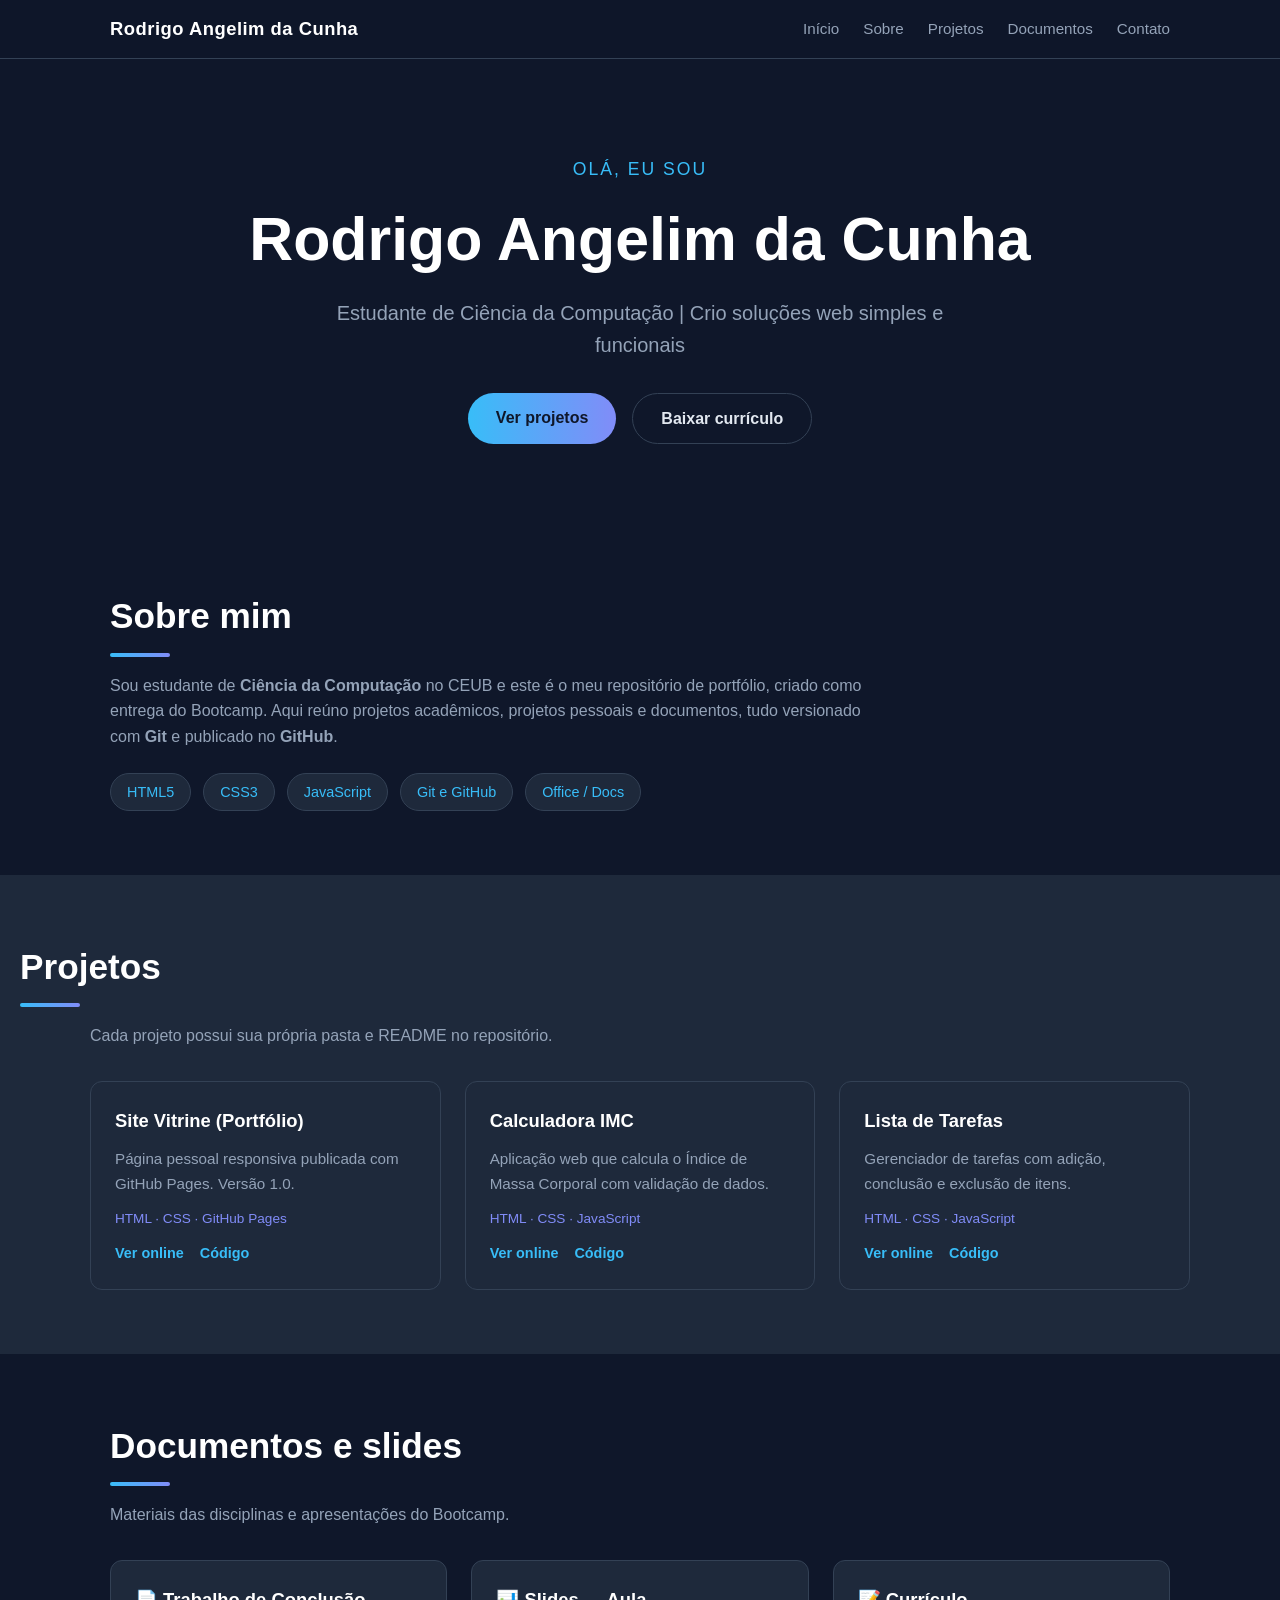
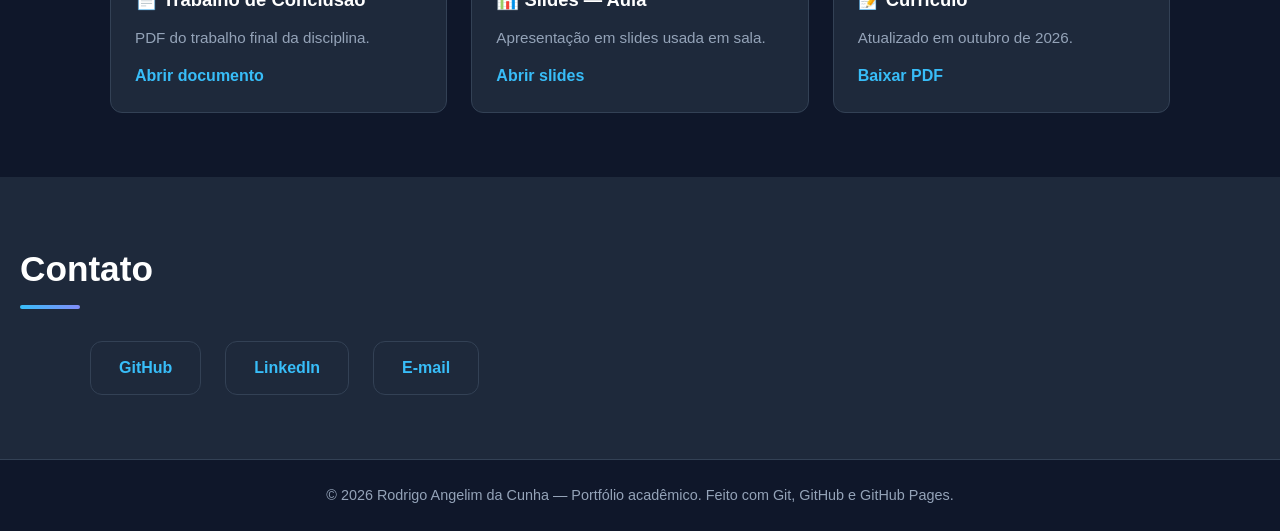
==== index.html @ 7250a88f "feat: cria estrutura inicial do repositório de portfólio" ====
<!DOCTYPE html>
<html lang="pt-BR">
<head>
  <meta charset="UTF-8">
  <meta name="viewport" content="width=device-width, initial-scale=1.0">
  <meta name="description" content="Portfólio de Rodrigo Angelim da Cunha — projetos acadêmicos e pessoais.">
  <title>Rodrigo Angelim da Cunha | Portfólio</title>
  <link rel="stylesheet" href="style.css">
</head>
<body>

  <header class="topo">
    <nav class="nav">
      <a class="marca" href="#inicio">Rodrigo Angelim da Cunha</a>
      <button class="menu-btn" id="menuBtn" aria-label="Abrir menu">☰</button>
      <ul class="menu" id="menu">
        <li><a href="#inicio">Início</a></li>
        <li><a href="#sobre">Sobre</a></li>
        <li><a href="#projetos">Projetos</a></li>
        <li><a href="#documentos">Documentos</a></li>
        <li><a href="#contato">Contato</a></li>
      </ul>
    </nav>
  </header>

  <main>

    <section class="hero" id="inicio">
      <p class="saudacao">Olá, eu sou</p>
      <h1>Rodrigo Angelim da Cunha</h1>
      <p class="subtitulo">Estudante de Ciência da Computação | Crio soluções web simples e funcionais</p>
      <div class="hero-botoes">
        <a class="btn btn-primario" href="#projetos">Ver projetos</a>
        <a class="btn btn-secundario" href="docs/curriculo.pdf" target="_blank">Baixar currículo</a>
      </div>
    </section>

    <section class="secao" id="sobre">
      <h2>Sobre mim</h2>
      <div class="sobre-conteudo">
        <p>
          Sou estudante de <strong>Ciência da Computação</strong> no CEUB e este é o meu
          repositório de portfólio, criado como entrega do Bootcamp.
          Aqui reúno projetos acadêmicos, projetos pessoais e documentos,
          tudo versionado com <strong>Git</strong> e publicado no <strong>GitHub</strong>.
        </p>
        <ul class="habilidades">
          <li>HTML5</li>
          <li>CSS3</li>
          <li>JavaScript</li>
          <li>Git e GitHub</li>
          <li>Office / Docs</li>
        </ul>
      </div>
    </section>

    <section class="secao secao-clara" id="projetos">
      <h2>Projetos</h2>
      <p class="secao-desc">Cada projeto possui sua própria pasta e README no repositório.</p>
      <div class="grade">

        <article class="card">
          <h3>Site Vitrine (Portfólio)</h3>
          <p>Página pessoal responsiva publicada com GitHub Pages. Versão 1.0.</p>
          <p class="tech">HTML · CSS · GitHub Pages</p>
          <div class="card-links">
            <a href="#inicio">Ver online</a>
            <a href="https://github.com/rodrigoangel1im/meu-portifolio/tree/main/projetos/site-vitrine" target="_blank">Código</a>
          </div>
        </article>

        <article class="card">
          <h3>Calculadora IMC</h3>
          <p>Aplicação web que calcula o Índice de Massa Corporal com validação de dados.</p>
          <p class="tech">HTML · CSS · JavaScript</p>
          <div class="card-links">
            <a href="projetos/calculadora-imc/index.html" target="_blank">Ver online</a>
            <a href="https://github.com/rodrigoangel1im/meu-portifolio/tree/main/projetos/calculadora-imc" target="_blank">Código</a>
          </div>
        </article>

        <article class="card">
          <h3>Lista de Tarefas</h3>
          <p>Gerenciador de tarefas com adição, conclusão e exclusão de itens.</p>
          <p class="tech">HTML · CSS · JavaScript</p>
          <div class="card-links">
            <a href="projetos/lista-de-tarefas/index.html" target="_blank">Ver online</a>
            <a href="https://github.com/rodrigoangel1im/meu-portifolio/tree/main/projetos/lista-de-tarefas" target="_blank">Código</a>
          </div>
        </article>

      </div>
    </section>

    <section class="secao" id="documentos">
      <h2>Documentos e slides</h2>
      <p class="secao-desc">Materiais das disciplinas e apresentações do Bootcamp.</p>
      <div class="grade">

        <article class="card card-doc">
          <h3>📄 Trabalho de Conclusão</h3>
          <p>PDF do trabalho final da disciplina.</p>
          <a href="docs/trabalho-final.pdf" target="_blank">Abrir documento</a>
        </article>

        <article class="card card-doc">
          <h3>📊 Slides — Aula</h3>
          <p>Apresentação em slides usada em sala.</p>
          <a href="docs/slides-aula.pdf" target="_blank">Abrir slides</a>
        </article>

        <article class="card card-doc">
          <h3>📝 Currículo</h3>
          <p>Atualizado em outubro de 2026.</p>
          <a href="docs/curriculo.pdf" target="_blank">Baixar PDF</a>
        </article>

      </div>
    </section>

    <section class="secao secao-clara" id="contato">
      <h2>Contato</h2>
      <div class="contato-links">
        <a href="https://github.com/rodrigoangel1im" target="_blank">GitHub</a>
        <a href="https://www.linkedin.com/in/rodrigo-angelim-45a137246" target="_blank">LinkedIn</a>
        <a href="mailto:angelimrodrigo@outlook.com">E-mail</a>
      </div>
    </section>

  </main>

  <footer class="rodape">
    <p>© 2026 Rodrigo Angelim da Cunha — Portfólio acadêmico. Feito com Git, GitHub e GitHub Pages.</p>
  </footer>

  <script>
    document.getElementById('menuBtn').addEventListener('click', function () {
      document.getElementById('menu').classList.toggle('aberto');
    });
    document.querySelectorAll('.menu a').forEach(function (link) {
      link.addEventListener('click', function () {
        document.getElementById('menu').classList.remove('aberto');
      });
    });
  </script>

</body>
</html>
---- style.css ----
/* ============================================
   Portfólio — Rodrigo Angelim da Cunha
   Estilo responsivo e visual profissional
   ============================================ */

:root {
  --cor-fundo: #0f172a;
  --cor-fundo-claro: #1e293b;
  --cor-card: #1e293b;
  --cor-card-borda: #334155;
  --cor-primaria: #38bdf8;
  --cor-secundaria: #818cf8;
  --cor-texto: #e2e8f0;
  --cor-texto-suave: #94a3b8;
  --cor-clara: #f1f5f9;
  --largura: 1100px;
  --raio: 12px;
}

* {
  margin: 0;
  padding: 0;
  box-sizing: border-box;
}

html {
  scroll-behavior: smooth;
}

body {
  font-family: "Segoe UI", Tahoma, Geneva, Verdana, sans-serif;
  background-color: var(--cor-fundo);
  color: var(--cor-texto);
  line-height: 1.6;
}

a {
  color: var(--cor-primaria);
  text-decoration: none;
}

img {
  max-width: 100%;
}

/* ---------- Navegação ---------- */

.topo {
  position: sticky;
  top: 0;
  z-index: 100;
  background-color: rgba(15, 23, 42, 0.95);
  border-bottom: 1px solid var(--cor-card-borda);
  backdrop-filter: blur(6px);
}

.nav {
  max-width: var(--largura);
  margin: 0 auto;
  padding: 0.9rem 1.25rem;
  display: flex;
  align-items: center;
  justify-content: space-between;
}

.marca {
  font-size: 1.15rem;
  font-weight: 700;
  color: #fff;
  letter-spacing: 0.5px;
}

.menu {
  display: flex;
  gap: 1.5rem;
  list-style: none;
}

.menu a {
  color: var(--cor-texto-suave);
  font-size: 0.95rem;
  transition: color 0.2s;
}

.menu a:hover {
  color: var(--cor-primaria);
}

.menu-btn {
  display: none;
  background: none;
  border: 1px solid var(--cor-card-borda);
  color: var(--cor-texto);
  font-size: 1.3rem;
  border-radius: 6px;
  padding: 0.2rem 0.6rem;
  cursor: pointer;
}

/* ---------- Hero ---------- */

.hero {
  max-width: var(--largura);
  margin: 0 auto;
  padding: 6rem 1.25rem 5rem;
  text-align: center;
}

.saudacao {
  color: var(--cor-primaria);
  font-size: 1.1rem;
  letter-spacing: 2px;
  text-transform: uppercase;
}

.hero h1 {
  font-size: clamp(2.2rem, 6vw, 3.8rem);
  margin: 0.5rem 0;
  color: #fff;
}

.subtitulo {
  color: var(--cor-texto-suave);
  font-size: clamp(1rem, 2.5vw, 1.25rem);
  max-width: 640px;
  margin: 0 auto;
}

.hero-botoes {
  margin-top: 2rem;
  display: flex;
  gap: 1rem;
  justify-content: center;
  flex-wrap: wrap;
}

.btn {
  display: inline-block;
  padding: 0.75rem 1.75rem;
  border-radius: 999px;
  font-weight: 600;
  transition: transform 0.2s, opacity 0.2s;
}

.btn:hover {
  transform: translateY(-3px);
}

.btn-primario {
  background: linear-gradient(90deg, var(--cor-primaria), var(--cor-secundaria));
  color: #0f172a;
}

.btn-secundario {
  border: 1px solid var(--cor-card-borda);
  color: var(--cor-texto);
}

/* ---------- Seções ---------- */

.secao {
  max-width: var(--largura);
  margin: 0 auto;
  padding: 4rem 1.25rem;
}

.secao-clara {
  max-width: none;
  background-color: var(--cor-fundo-claro);
}

.secao-clara > * {
  max-width: var(--largura);
  margin-left: auto;
  margin-right: auto;
}

.secao h2 {
  font-size: clamp(1.6rem, 4vw, 2.2rem);
  color: #fff;
  margin-bottom: 1rem;
  position: relative;
  display: inline-block;
}

.secao h2::after {
  content: "";
  display: block;
  width: 60px;
  height: 4px;
  margin-top: 0.5rem;
  border-radius: 2px;
  background: linear-gradient(90deg, var(--cor-primaria), var(--cor-secundaria));
}

.secao-desc {
  color: var(--cor-texto-suave);
  margin-bottom: 2rem;
}

.sobre-conteudo p {
  color: var(--cor-texto-suave);
  max-width: 760px;
  margin-bottom: 1.5rem;
}

.habilidades {
  list-style: none;
  display: flex;
  flex-wrap: wrap;
  gap: 0.75rem;
}

.habilidades li {
  background-color: var(--cor-card);
  border: 1px solid var(--cor-card-borda);
  padding: 0.4rem 1rem;
  border-radius: 999px;
  font-size: 0.9rem;
  color: var(--cor-primaria);
}

/* ---------- Grade e cards ---------- */

.grade {
  display: grid;
  grid-template-columns: repeat(auto-fit, minmax(270px, 1fr));
  gap: 1.5rem;
  margin-top: 1rem;
}

.card {
  background-color: var(--cor-card);
  border: 1px solid var(--cor-card-borda);
  border-radius: var(--raio);
  padding: 1.5rem;
  display: flex;
  flex-direction: column;
  gap: 0.75rem;
  transition: transform 0.2s, border-color 0.2s;
}

.card:hover {
  transform: translateY(-6px);
  border-color: var(--cor-primaria);
}

.card h3 {
  color: #fff;
  font-size: 1.15rem;
}

.card p {
  color: var(--cor-texto-suave);
  font-size: 0.95rem;
}

.tech {
  font-size: 0.85rem !important;
  color: var(--cor-secundaria) !important;
}

.card-links {
  margin-top: auto;
  display: flex;
  gap: 1rem;
  font-weight: 600;
  font-size: 0.9rem;
}

.card-doc a {
  margin-top: auto;
  font-weight: 600;
}

/* ---------- Contato ---------- */

.contato-links {
  display: flex;
  flex-wrap: wrap;
  gap: 1.5rem;
  margin-top: 1rem;
}

.contato-links a {
  background-color: var(--cor-card);
  border: 1px solid var(--cor-card-borda);
  padding: 0.8rem 1.75rem;
  border-radius: var(--raio);
  font-weight: 600;
  transition: transform 0.2s, border-color 0.2s;
}

.contato-links a:hover {
  transform: translateY(-4px);
  border-color: var(--cor-primaria);
}

/* ---------- Rodapé ---------- */

.rodape {
  border-top: 1px solid var(--cor-card-borda);
  padding: 1.5rem;
  text-align: center;
  color: var(--cor-texto-suave);
  font-size: 0.9rem;
}

/* ========== Responsividade ========== */

@media (max-width: 768px) {
  .menu-btn {
    display: block;
  }

  .menu {
    display: none;
    position: absolute;
    top: 100%;
    left: 0;
    right: 0;
    flex-direction: column;
    gap: 0;
    background-color: var(--cor-fundo-claro);
    border-bottom: 1px solid var(--cor-card-borda);
  }

  .menu.aberto {
    display: flex;
  }

  .menu li {
    padding: 0.9rem 1.25rem;
    border-top: 1px solid var(--cor-card-borda);
  }

  .hero {
    padding: 4rem 1.25rem 3rem;
  }

  .secao {
    padding: 3rem 1.25rem;
  }
}

@media (max-width: 480px) {
  .hero-botoes {
    flex-direction: column;
    align-items: center;
  }

  .btn {
    width: 100%;
    max-width: 280px;
    text-align: center;
  }

  .card-links {
    flex-direction: column;
    gap: 0.5rem;
  }

  .contato-links {
    flex-direction: column;
  }

  .contato-links a {
    text-align: center;
  }
}
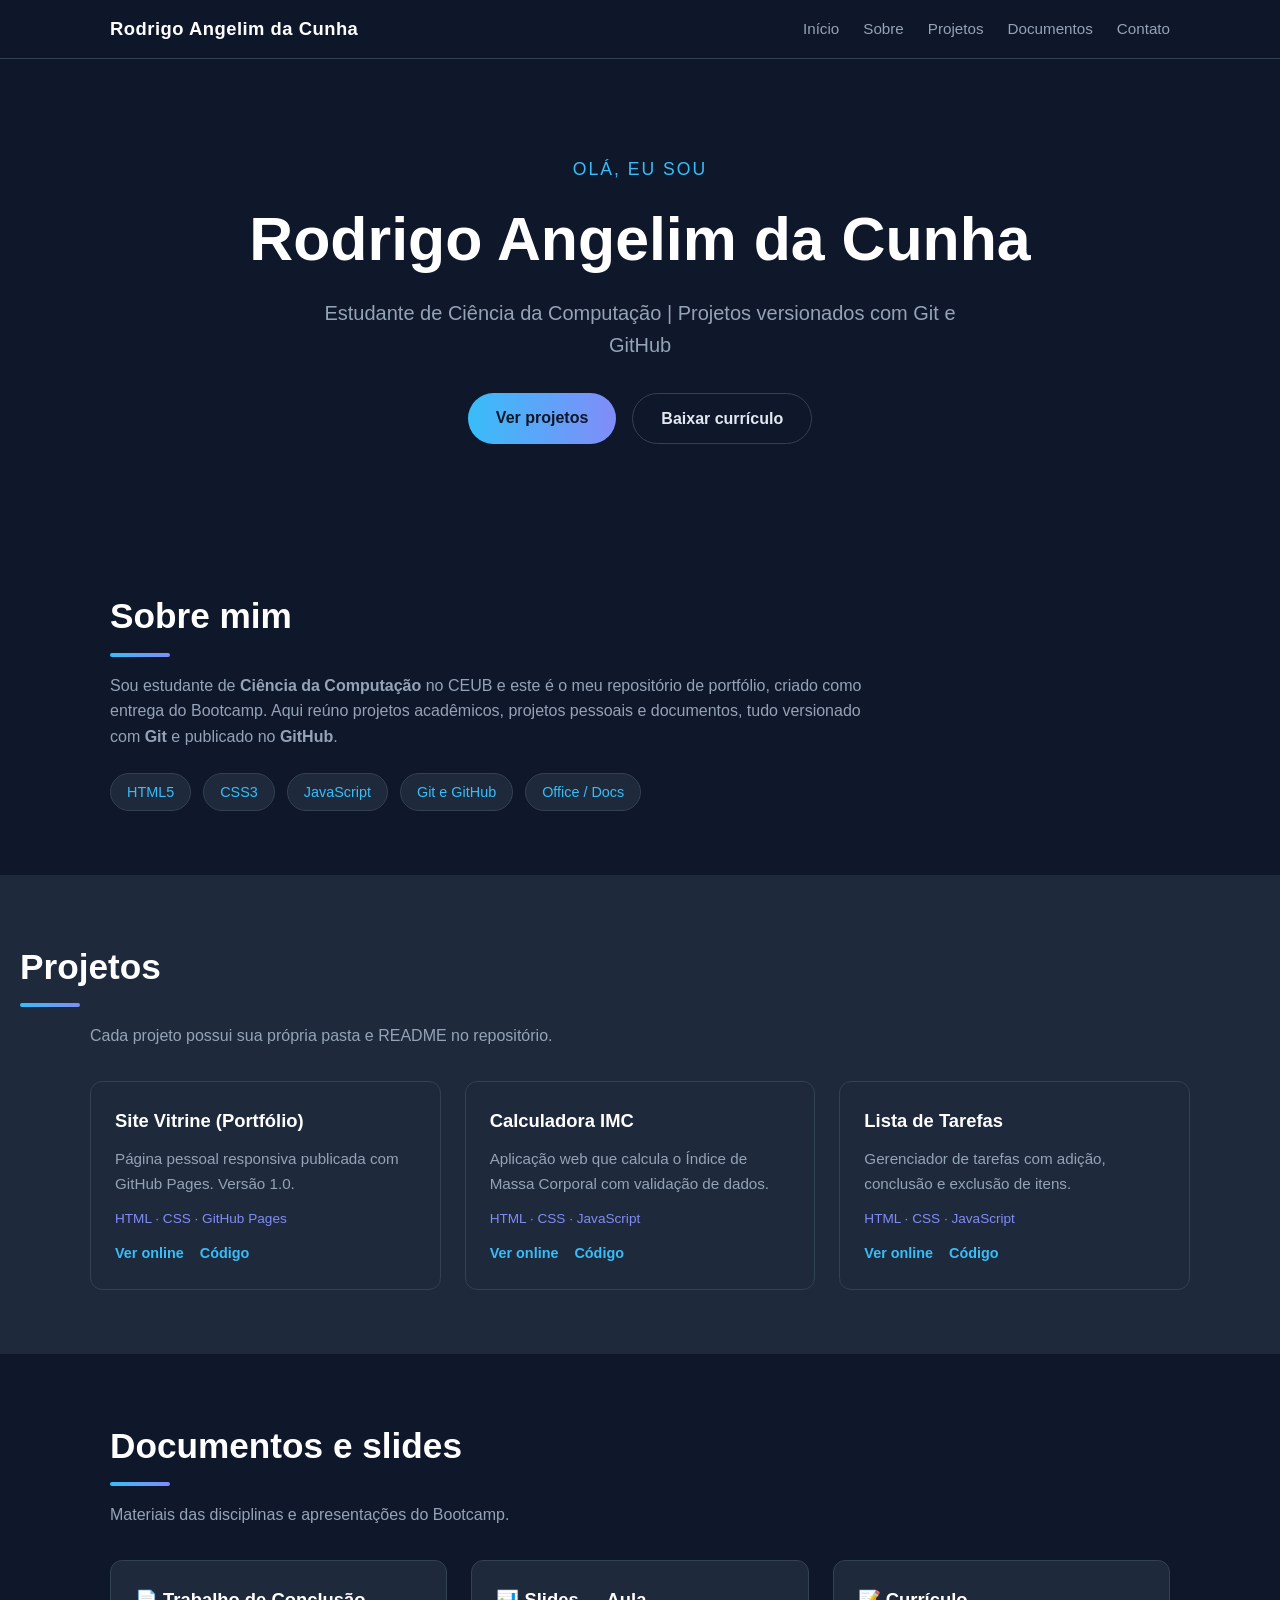
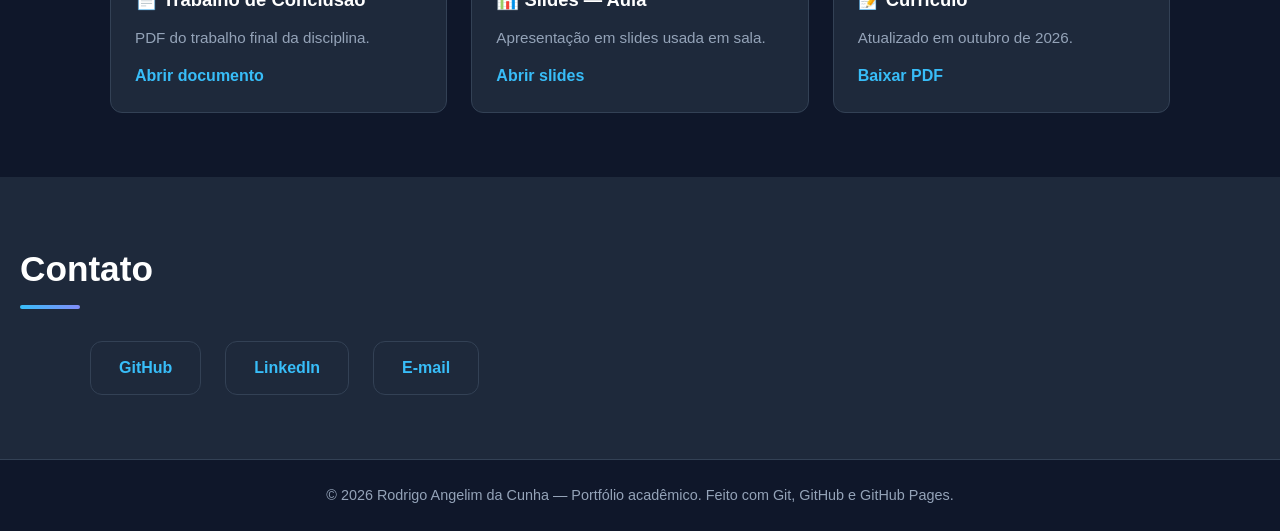
==== commit d241e2e2: "feat: atualiza apresentação do portfólio" ====
--- a/index.html
+++ b/index.html
@@ -28,7 +28,7 @@
     <section class="hero" id="inicio">
       <p class="saudacao">Olá, eu sou</p>
       <h1>Rodrigo Angelim da Cunha</h1>
-      <p class="subtitulo">Estudante de Ciência da Computação | Crio soluções web simples e funcionais</p>
+      <p class="subtitulo">Estudante de Ciência da Computação | Projetos versionados com Git e GitHub</p>
       <div class="hero-botoes">
         <a class="btn btn-primario" href="#projetos">Ver projetos</a>
         <a class="btn btn-secundario" href="docs/curriculo.pdf" target="_blank">Baixar currículo</a>
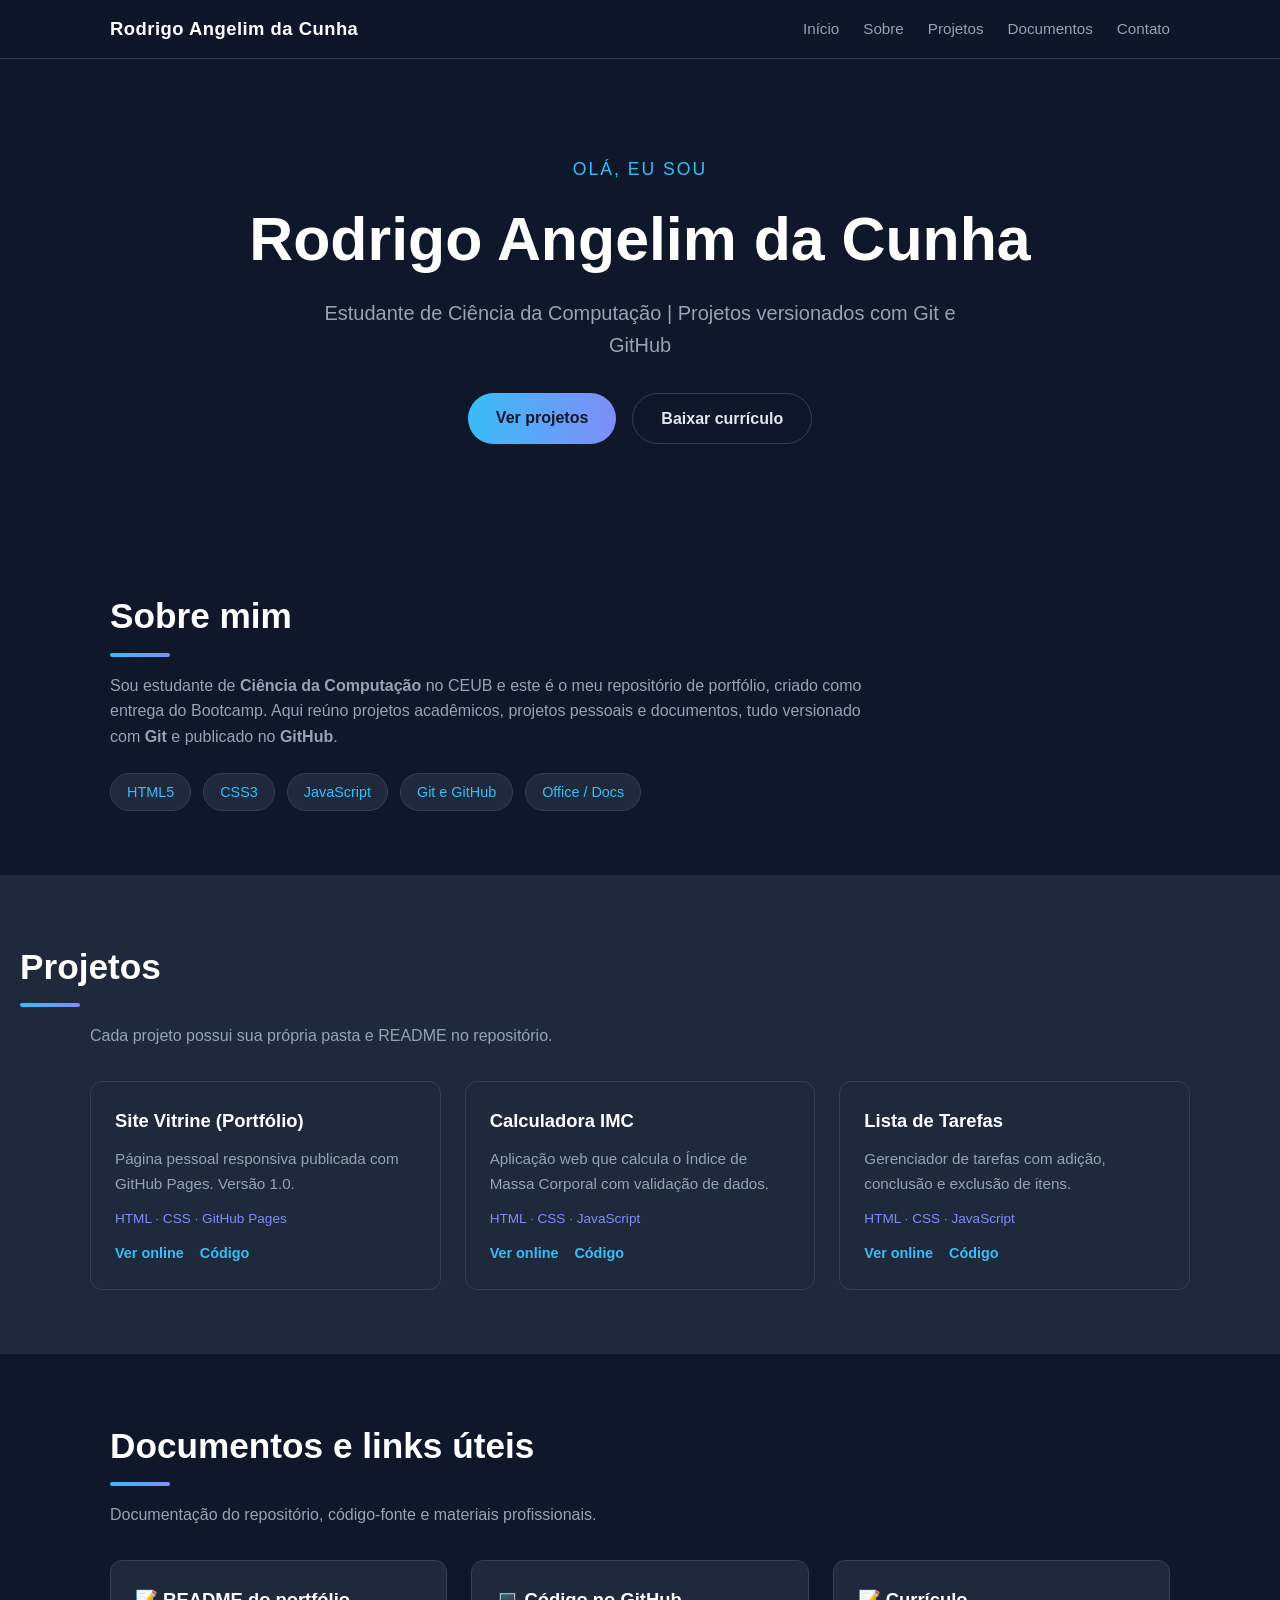
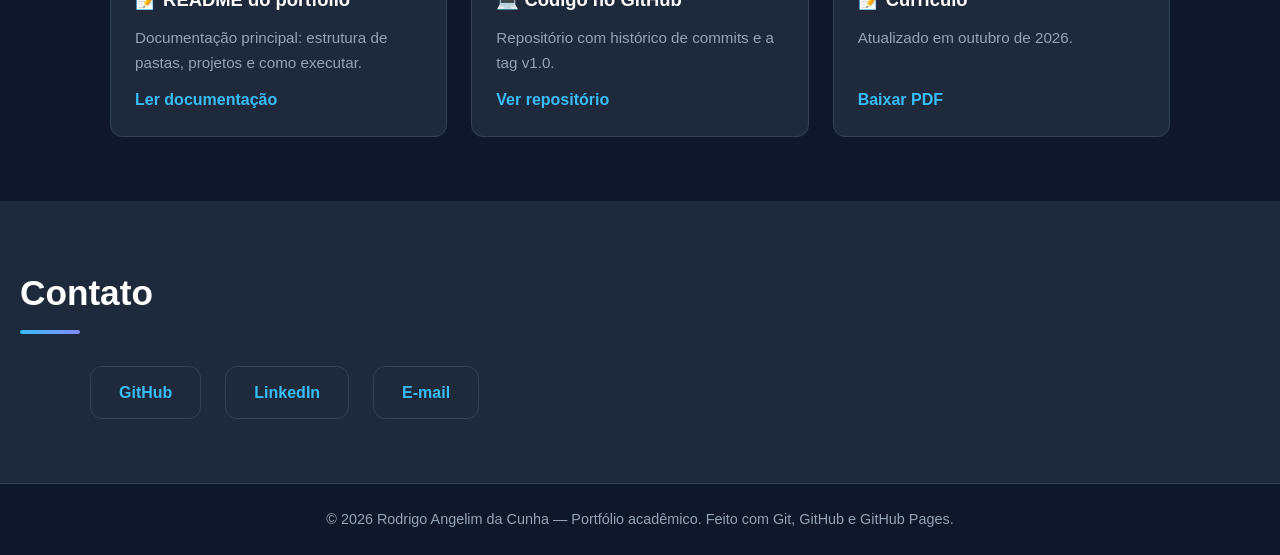
==== commit 0ded7fa0: "feat: atualiza seção de documentos do portfólio" ====
--- a/index.html
+++ b/index.html
@@ -93,20 +93,20 @@
     </section>
 
     <section class="secao" id="documentos">
-      <h2>Documentos e slides</h2>
-      <p class="secao-desc">Materiais das disciplinas e apresentações do Bootcamp.</p>
+      <h2>Documentos e links úteis</h2>
+      <p class="secao-desc">Documentação do repositório, código-fonte e materiais profissionais.</p>
       <div class="grade">
 
         <article class="card card-doc">
-          <h3>📄 Trabalho de Conclusão</h3>
-          <p>PDF do trabalho final da disciplina.</p>
-          <a href="docs/trabalho-final.pdf" target="_blank">Abrir documento</a>
+          <h3>📝 README do portfólio</h3>
+          <p>Documentação principal: estrutura de pastas, projetos e como executar.</p>
+          <a href="https://github.com/rodrigoangel1im/meu-portifolio/blob/main/README.md" target="_blank">Ler documentação</a>
         </article>
 
         <article class="card card-doc">
-          <h3>📊 Slides — Aula</h3>
-          <p>Apresentação em slides usada em sala.</p>
-          <a href="docs/slides-aula.pdf" target="_blank">Abrir slides</a>
+          <h3>💻 Código no GitHub</h3>
+          <p>Repositório com histórico de commits e a tag v1.0.</p>
+          <a href="https://github.com/rodrigoangel1im/meu-portifolio" target="_blank">Ver repositório</a>
         </article>
 
         <article class="card card-doc">
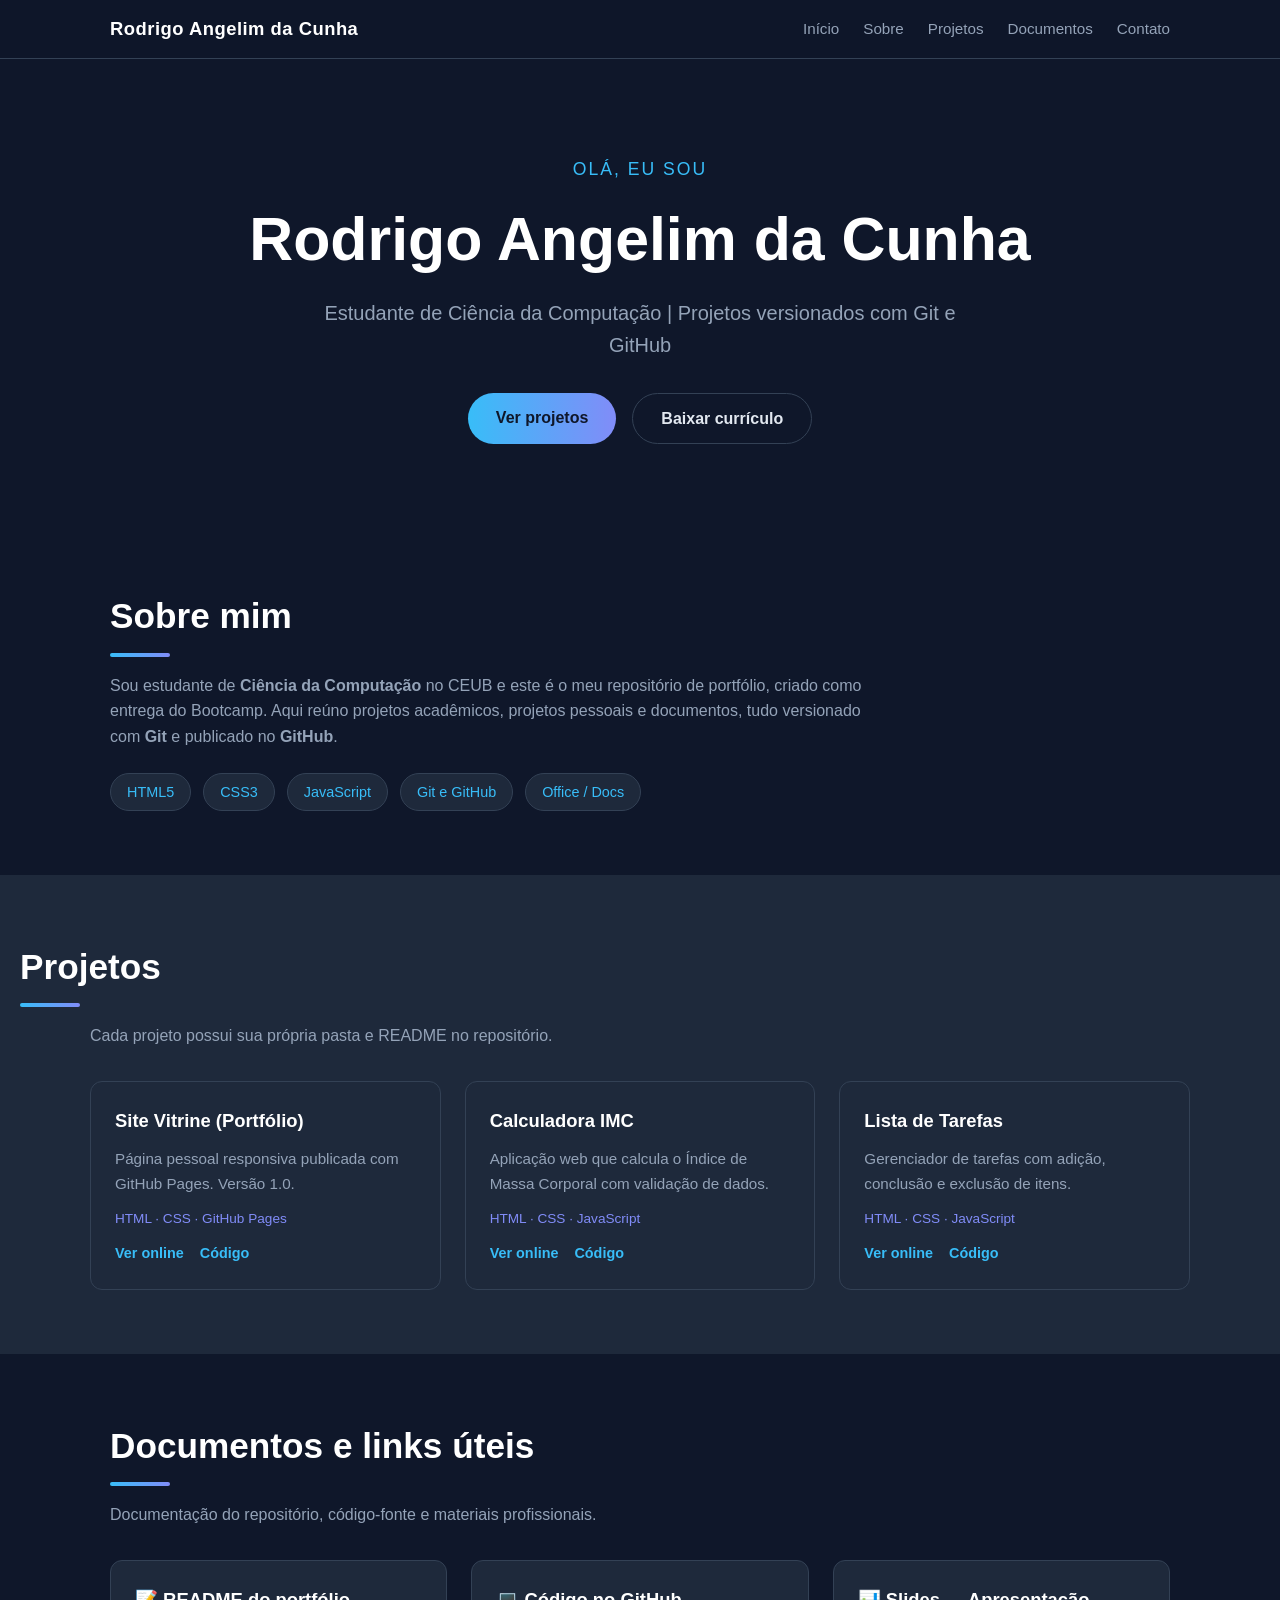
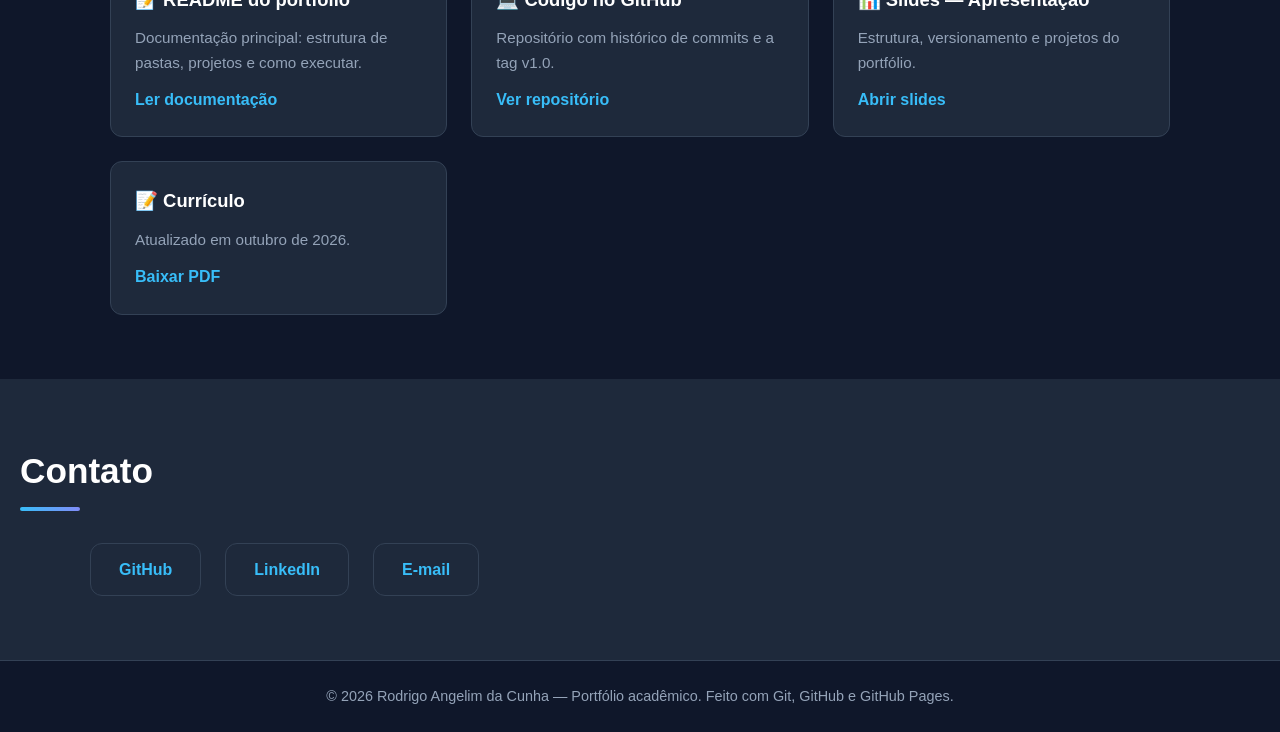
==== commit efdc2bf1: "feat: adiciona slides à seção de documentos e guia de colaboração" ====
--- a/index.html
+++ b/index.html
@@ -110,6 +110,12 @@
         </article>
 
         <article class="card card-doc">
+          <h3>📊 Slides — Apresentação</h3>
+          <p>Estrutura, versionamento e projetos do portfólio.</p>
+          <a href="docs/slides-apresentacao.pdf" target="_blank">Abrir slides</a>
+        </article>
+
+        <article class="card card-doc">
           <h3>📝 Currículo</h3>
           <p>Atualizado em outubro de 2026.</p>
           <a href="docs/curriculo.pdf" target="_blank">Baixar PDF</a>
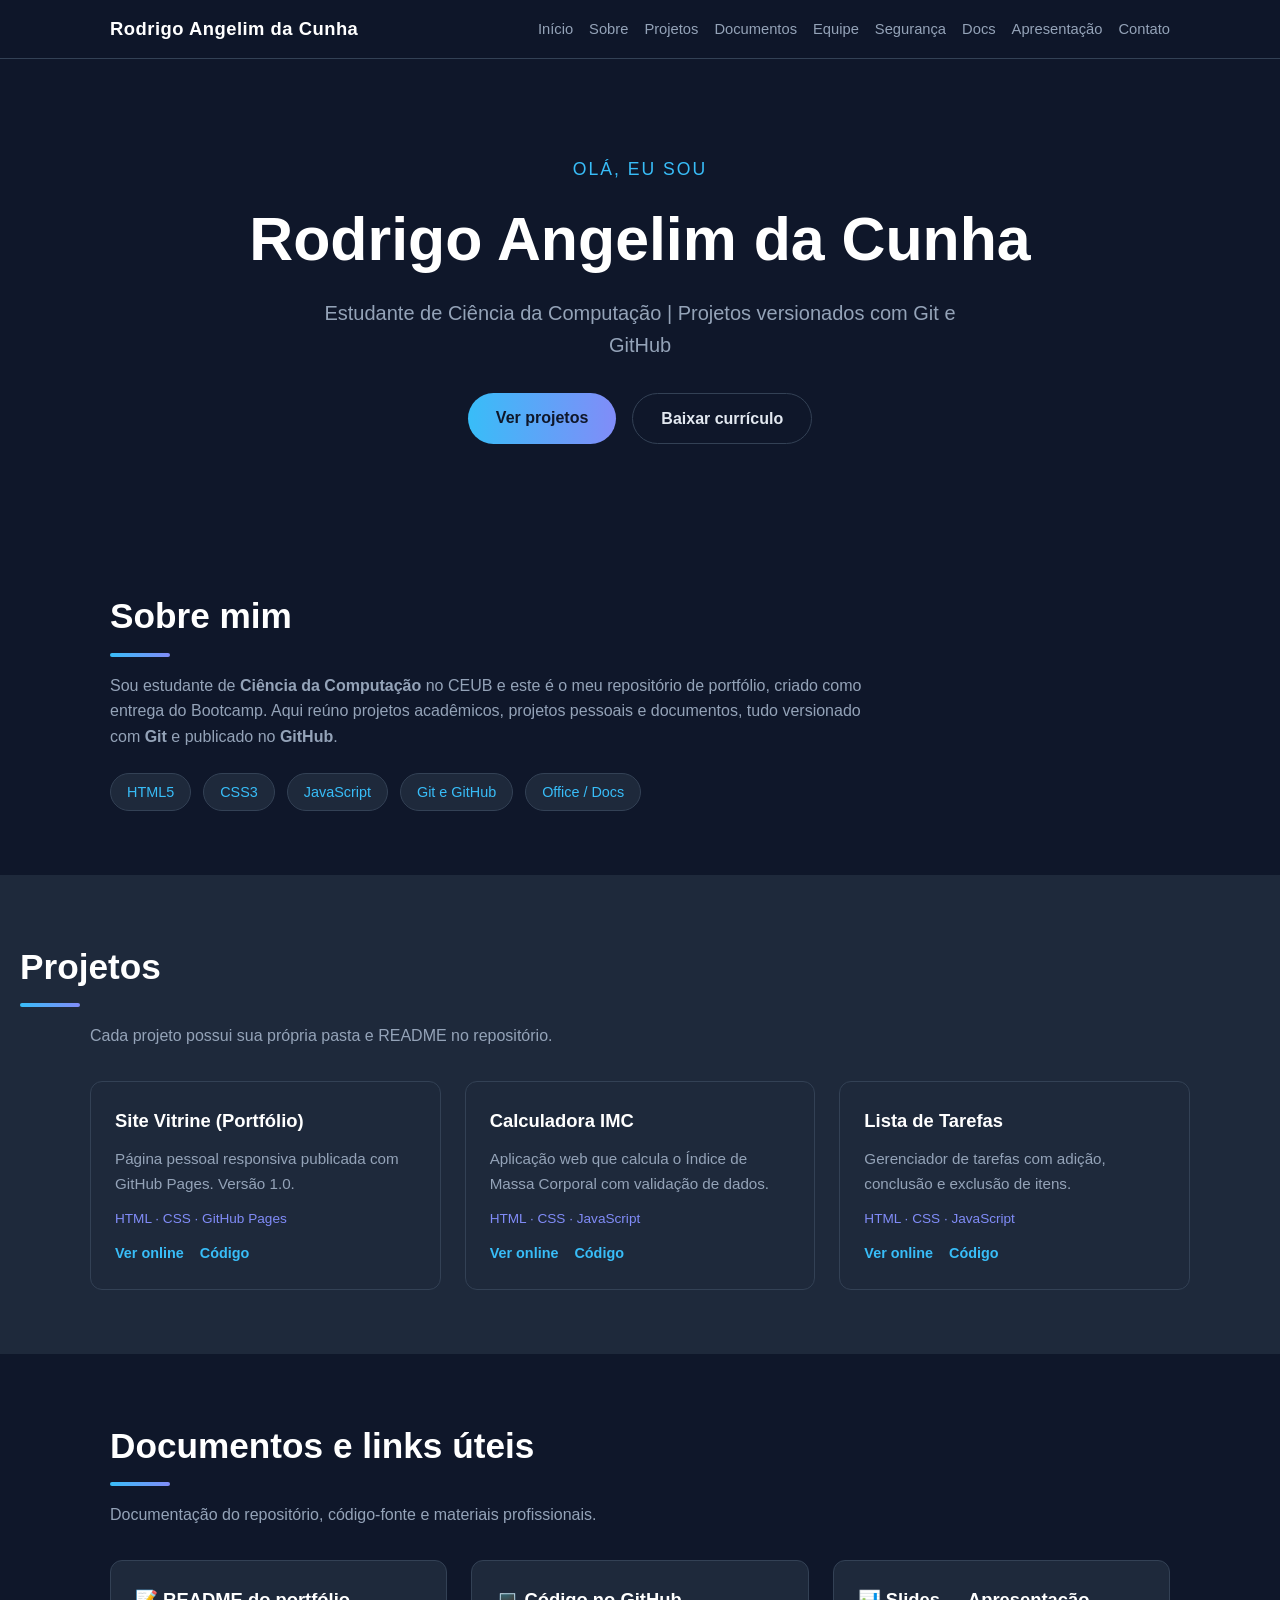
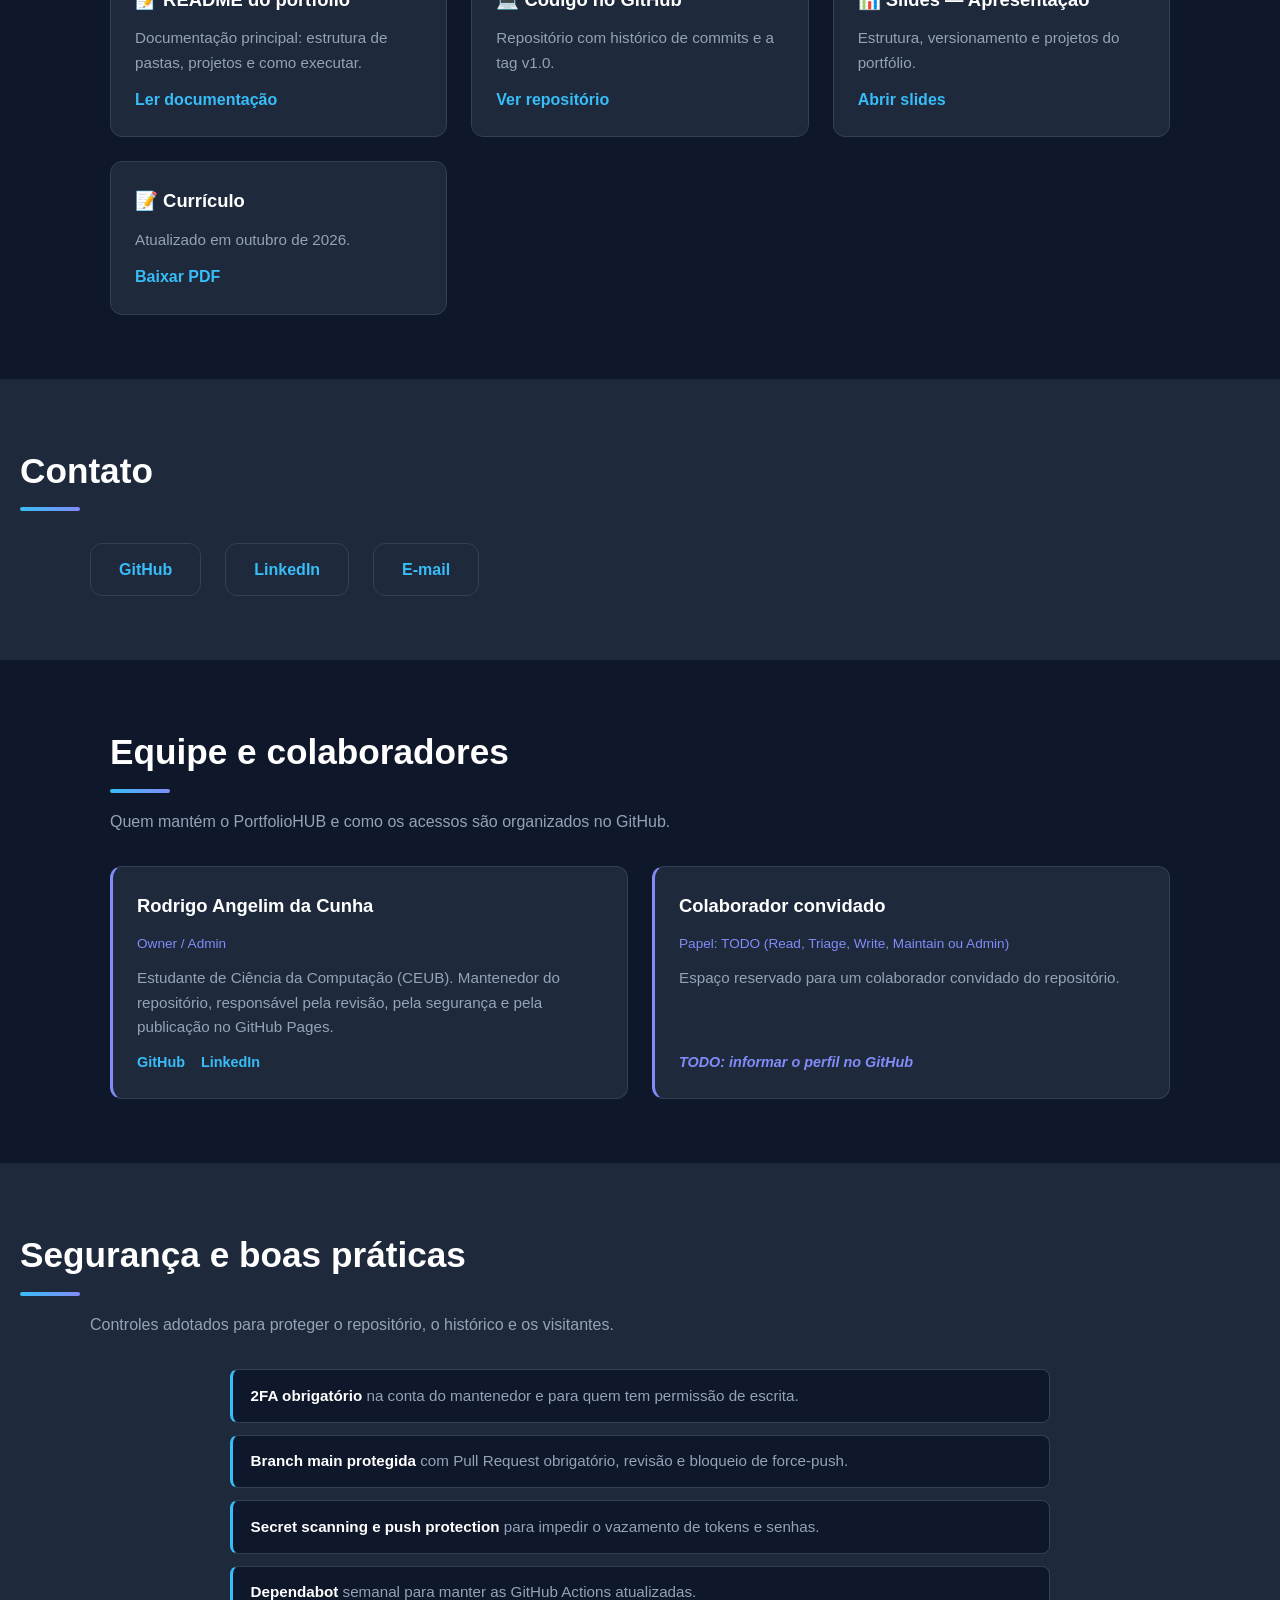
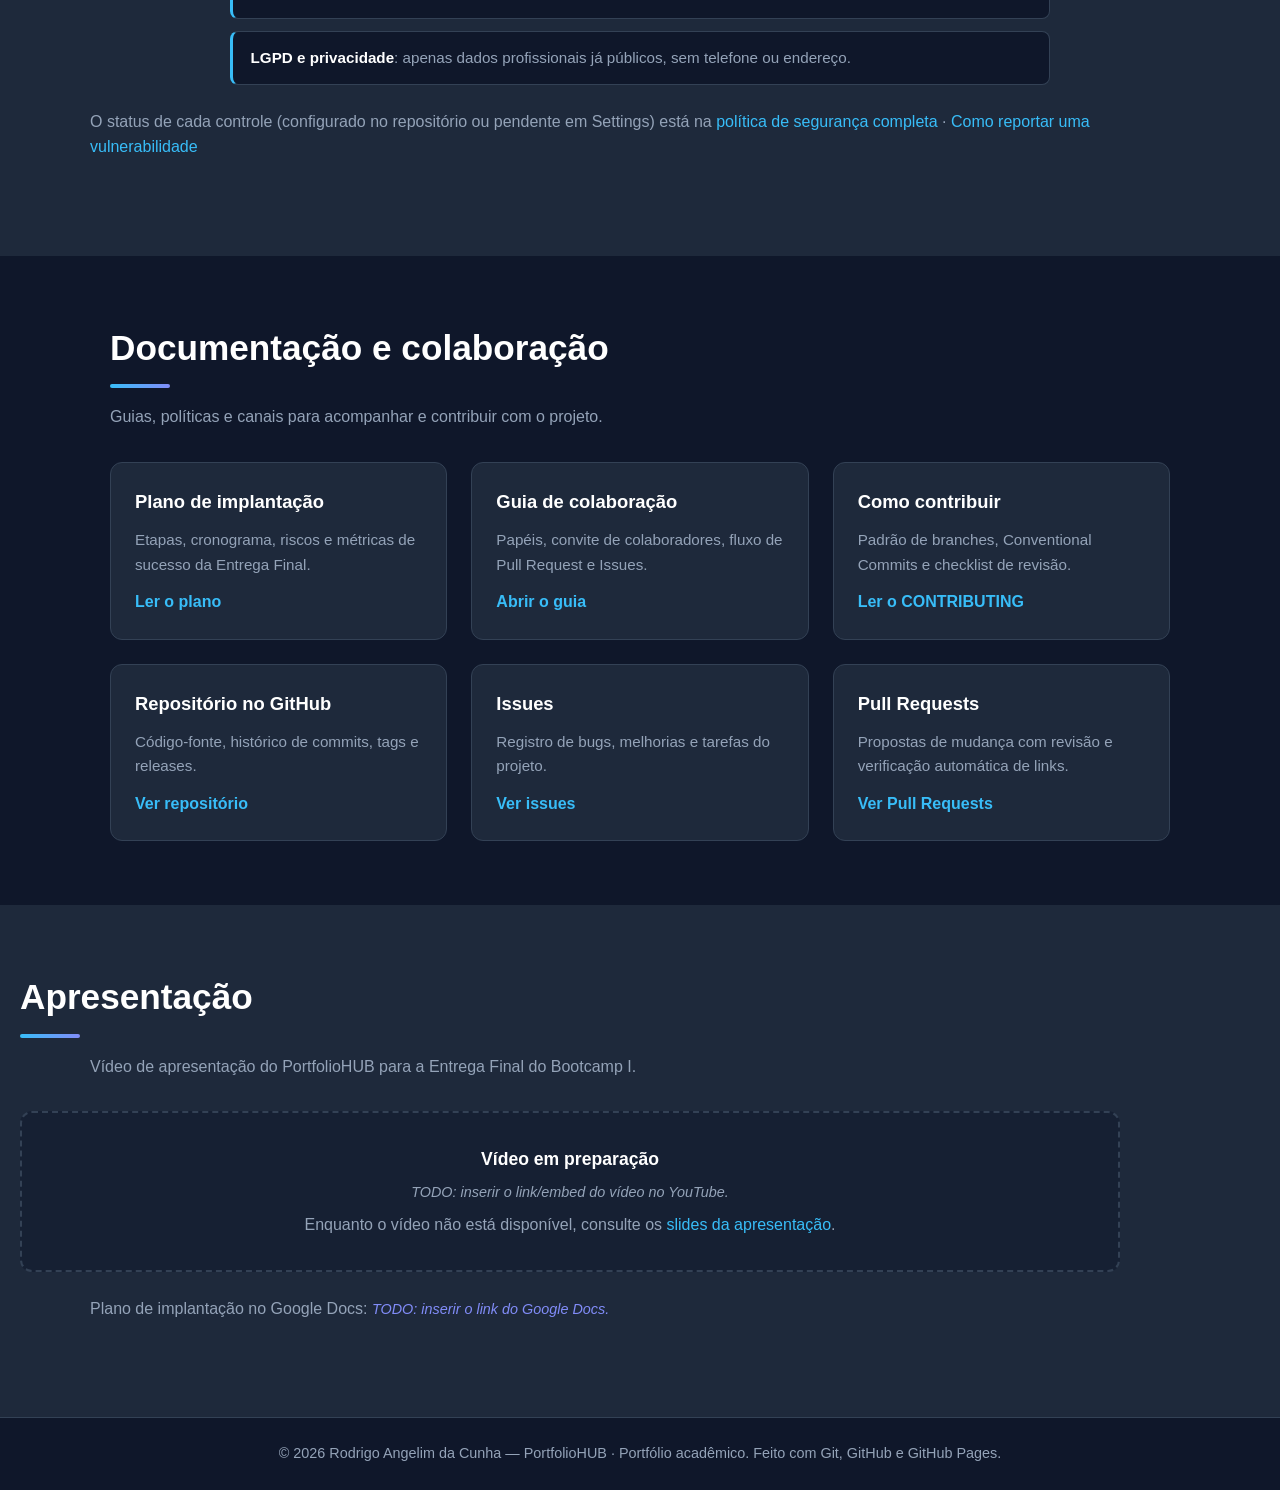
==== commit 0cb634a9: "feat: adiciona seções de equipe, segurança, documentação e apresentação" ====
--- a/index.html
+++ b/index.html
@@ -3,8 +3,21 @@
 <head>
   <meta charset="UTF-8">
   <meta name="viewport" content="width=device-width, initial-scale=1.0">
-  <meta name="description" content="Portfólio de Rodrigo Angelim da Cunha — projetos acadêmicos e pessoais.">
-  <title>Rodrigo Angelim da Cunha | Portfólio</title>
+  <meta name="description" content="PortfolioHUB de Rodrigo Angelim da Cunha — projetos acadêmicos e pessoais, documentação, segurança e colaboração.">
+  <meta name="theme-color" content="#0f172a">
+
+  <!-- Open Graph básico -->
+  <meta property="og:type" content="website">
+  <meta property="og:locale" content="pt_BR">
+  <meta property="og:site_name" content="PortfolioHUB">
+  <meta property="og:title" content="PortfolioHUB — Rodrigo Angelim da Cunha">
+  <meta property="og:description" content="Portfólio acadêmico com projetos, documentação, governança e boas práticas de segurança.">
+  <meta property="og:url" content="https://rodrigoangel1im.github.io/meu-portifolio/">
+
+  <!-- Favicon: emoji em SVG (data URI) -->
+  <link rel="icon" href="data:image/svg+xml,%3Csvg xmlns='http://www.w3.org/2000/svg' viewBox='0 0 100 100'%3E%3Ctext y='.9em' font-size='90'%3E%F0%9F%92%BC%3C/text%3E%3C/svg%3E">
+
+  <title>PortfolioHUB — Rodrigo Angelim da Cunha</title>
   <link rel="stylesheet" href="style.css">
 </head>
 <body>
@@ -12,12 +25,16 @@
   <header class="topo">
     <nav class="nav">
       <a class="marca" href="#inicio">Rodrigo Angelim da Cunha</a>
-      <button class="menu-btn" id="menuBtn" aria-label="Abrir menu">☰</button>
+      <button class="menu-btn" id="menuBtn" aria-label="Abrir menu" aria-expanded="false" aria-controls="menu">☰</button>
       <ul class="menu" id="menu">
         <li><a href="#inicio">Início</a></li>
         <li><a href="#sobre">Sobre</a></li>
         <li><a href="#projetos">Projetos</a></li>
         <li><a href="#documentos">Documentos</a></li>
+        <li><a href="#equipe">Equipe</a></li>
+        <li><a href="#seguranca">Segurança</a></li>
+        <li><a href="#documentacao">Docs</a></li>
+        <li><a href="#apresentacao">Apresentação</a></li>
         <li><a href="#contato">Contato</a></li>
       </ul>
     </nav>
@@ -31,7 +48,7 @@
       <p class="subtitulo">Estudante de Ciência da Computação | Projetos versionados com Git e GitHub</p>
       <div class="hero-botoes">
         <a class="btn btn-primario" href="#projetos">Ver projetos</a>
-        <a class="btn btn-secundario" href="docs/curriculo.pdf" target="_blank">Baixar currículo</a>
+        <a class="btn btn-secundario" href="docs/curriculo.pdf" target="_blank" rel="noopener noreferrer">Baixar currículo</a>
       </div>
     </section>
 
@@ -65,7 +82,7 @@
           <p class="tech">HTML · CSS · GitHub Pages</p>
           <div class="card-links">
             <a href="#inicio">Ver online</a>
-            <a href="https://github.com/rodrigoangel1im/meu-portifolio/tree/main/projetos/site-vitrine" target="_blank">Código</a>
+            <a href="https://github.com/rodrigoangel1im/meu-portifolio/tree/main/projetos/site-vitrine" target="_blank" rel="noopener noreferrer">Código</a>
           </div>
         </article>
 
@@ -74,8 +91,8 @@
           <p>Aplicação web que calcula o Índice de Massa Corporal com validação de dados.</p>
           <p class="tech">HTML · CSS · JavaScript</p>
           <div class="card-links">
-            <a href="projetos/calculadora-imc/index.html" target="_blank">Ver online</a>
-            <a href="https://github.com/rodrigoangel1im/meu-portifolio/tree/main/projetos/calculadora-imc" target="_blank">Código</a>
+            <a href="projetos/calculadora-imc/index.html" target="_blank" rel="noopener noreferrer">Ver online</a>
+            <a href="https://github.com/rodrigoangel1im/meu-portifolio/tree/main/projetos/calculadora-imc" target="_blank" rel="noopener noreferrer">Código</a>
           </div>
         </article>
 
@@ -84,8 +101,8 @@
           <p>Gerenciador de tarefas com adição, conclusão e exclusão de itens.</p>
           <p class="tech">HTML · CSS · JavaScript</p>
           <div class="card-links">
-            <a href="projetos/lista-de-tarefas/index.html" target="_blank">Ver online</a>
-            <a href="https://github.com/rodrigoangel1im/meu-portifolio/tree/main/projetos/lista-de-tarefas" target="_blank">Código</a>
+            <a href="projetos/lista-de-tarefas/index.html" target="_blank" rel="noopener noreferrer">Ver online</a>
+            <a href="https://github.com/rodrigoangel1im/meu-portifolio/tree/main/projetos/lista-de-tarefas" target="_blank" rel="noopener noreferrer">Código</a>
           </div>
         </article>
 
@@ -100,25 +117,25 @@
         <article class="card card-doc">
           <h3>📝 README do portfólio</h3>
           <p>Documentação principal: estrutura de pastas, projetos e como executar.</p>
-          <a href="https://github.com/rodrigoangel1im/meu-portifolio/blob/main/README.md" target="_blank">Ler documentação</a>
+          <a href="https://github.com/rodrigoangel1im/meu-portifolio/blob/main/README.md" target="_blank" rel="noopener noreferrer">Ler documentação</a>
         </article>
 
         <article class="card card-doc">
           <h3>💻 Código no GitHub</h3>
           <p>Repositório com histórico de commits e a tag v1.0.</p>
-          <a href="https://github.com/rodrigoangel1im/meu-portifolio" target="_blank">Ver repositório</a>
+          <a href="https://github.com/rodrigoangel1im/meu-portifolio" target="_blank" rel="noopener noreferrer">Ver repositório</a>
         </article>
 
         <article class="card card-doc">
           <h3>📊 Slides — Apresentação</h3>
           <p>Estrutura, versionamento e projetos do portfólio.</p>
-          <a href="docs/slides-apresentacao.pdf" target="_blank">Abrir slides</a>
+          <a href="docs/slides-apresentacao.pdf" target="_blank" rel="noopener noreferrer">Abrir slides</a>
         </article>
 
         <article class="card card-doc">
           <h3>📝 Currículo</h3>
           <p>Atualizado em outubro de 2026.</p>
-          <a href="docs/curriculo.pdf" target="_blank">Baixar PDF</a>
+          <a href="docs/curriculo.pdf" target="_blank" rel="noopener noreferrer">Baixar PDF</a>
         </article>
 
       </div>
@@ -127,25 +144,147 @@
     <section class="secao secao-clara" id="contato">
       <h2>Contato</h2>
       <div class="contato-links">
-        <a href="https://github.com/rodrigoangel1im" target="_blank">GitHub</a>
-        <a href="https://www.linkedin.com/in/rodrigo-angelim-45a137246" target="_blank">LinkedIn</a>
+        <a href="https://github.com/rodrigoangel1im" target="_blank" rel="noopener noreferrer">GitHub</a>
+        <a href="https://www.linkedin.com/in/rodrigo-angelim-45a137246" target="_blank" rel="noopener noreferrer">LinkedIn</a>
         <a href="mailto:angelimrodrigo@outlook.com">E-mail</a>
       </div>
     </section>
 
+    <section class="secao" id="equipe">
+      <h2>Equipe e colaboradores</h2>
+      <p class="secao-desc">Quem mantém o PortfolioHUB e como os acessos são organizados no GitHub.</p>
+      <div class="grade">
+
+        <article class="card card-pessoa">
+          <h3>Rodrigo Angelim da Cunha</h3>
+          <p class="tech">Owner / Admin</p>
+          <p>
+            Estudante de Ciência da Computação (CEUB). Mantenedor do repositório,
+            responsável pela revisão, pela segurança e pela publicação no GitHub Pages.
+          </p>
+          <div class="card-links">
+            <a href="https://github.com/rodrigoangel1im" target="_blank" rel="noopener noreferrer">GitHub</a>
+            <a href="https://www.linkedin.com/in/rodrigo-angelim-45a137246" target="_blank" rel="noopener noreferrer">LinkedIn</a>
+          </div>
+        </article>
+
+        <article class="card card-pessoa">
+          <h3>Colaborador convidado</h3>
+          <!-- TODO: substituir pelo nome do colaborador convidado -->
+          <p class="tech">Papel: TODO (Read, Triage, Write, Maintain ou Admin)</p>
+          <p>
+            Espaço reservado para um colaborador convidado do repositório.
+            <!-- TODO: descrever a contribuição e o período de colaboração -->
+          </p>
+          <div class="card-links">
+            <span class="link-todo">TODO: informar o perfil no GitHub</span>
+          </div>
+        </article>
+
+      </div>
+    </section>
+
+    <section class="secao secao-clara" id="seguranca">
+      <h2>Segurança e boas práticas</h2>
+      <p class="secao-desc">Controles adotados para proteger o repositório, o histórico e os visitantes.</p>
+      <ul class="lista-seguranca">
+        <li><strong>2FA obrigatório</strong> na conta do mantenedor e para quem tem permissão de escrita.</li>
+        <li><strong>Branch main protegida</strong> com Pull Request obrigatório, revisão e bloqueio de force-push.</li>
+        <li><strong>Secret scanning e push protection</strong> para impedir o vazamento de tokens e senhas.</li>
+        <li><strong>Dependabot</strong> semanal para manter as GitHub Actions atualizadas.</li>
+        <li><strong>LGPD e privacidade</strong>: apenas dados profissionais já públicos, sem telefone ou endereço.</li>
+      </ul>
+      <p class="secao-desc">
+        O status de cada controle (configurado no repositório ou pendente em Settings) está na
+        <a href="docs/politica-de-seguranca.md">política de segurança completa</a> ·
+        <a href="SECURITY.md">Como reportar uma vulnerabilidade</a>
+      </p>
+    </section>
+
+    <section class="secao" id="documentacao">
+      <h2>Documentação e colaboração</h2>
+      <p class="secao-desc">Guias, políticas e canais para acompanhar e contribuir com o projeto.</p>
+      <div class="grade">
+
+        <article class="card card-doc">
+          <h3>Plano de implantação</h3>
+          <p>Etapas, cronograma, riscos e métricas de sucesso da Entrega Final.</p>
+          <a href="docs/plano-de-implantacao.md">Ler o plano</a>
+        </article>
+
+        <article class="card card-doc">
+          <h3>Guia de colaboração</h3>
+          <p>Papéis, convite de colaboradores, fluxo de Pull Request e Issues.</p>
+          <a href="docs/guia-de-colaboracao.md">Abrir o guia</a>
+        </article>
+
+        <article class="card card-doc">
+          <h3>Como contribuir</h3>
+          <p>Padrão de branches, Conventional Commits e checklist de revisão.</p>
+          <a href="CONTRIBUTING.md">Ler o CONTRIBUTING</a>
+        </article>
+
+        <article class="card card-doc">
+          <h3>Repositório no GitHub</h3>
+          <p>Código-fonte, histórico de commits, tags e releases.</p>
+          <a href="https://github.com/rodrigoangel1im/meu-portifolio" target="_blank" rel="noopener noreferrer">Ver repositório</a>
+        </article>
+
+        <article class="card card-doc">
+          <h3>Issues</h3>
+          <p>Registro de bugs, melhorias e tarefas do projeto.</p>
+          <a href="https://github.com/rodrigoangel1im/meu-portifolio/issues" target="_blank" rel="noopener noreferrer">Ver issues</a>
+        </article>
+
+        <article class="card card-doc">
+          <h3>Pull Requests</h3>
+          <p>Propostas de mudança com revisão e verificação automática de links.</p>
+          <a href="https://github.com/rodrigoangel1im/meu-portifolio/pulls" target="_blank" rel="noopener noreferrer">Ver Pull Requests</a>
+        </article>
+
+      </div>
+    </section>
+
+    <section class="secao secao-clara" id="apresentacao">
+      <h2>Apresentação</h2>
+      <p class="secao-desc">Vídeo de apresentação do PortfolioHUB para a Entrega Final do Bootcamp I.</p>
+      <div class="placeholder-video">
+        <p><strong>Vídeo em preparação</strong></p>
+        <!-- TODO: incorporar o vídeo do YouTube (iframe) quando o link público estiver disponível -->
+        <p class="link-todo">TODO: inserir o link/embed do vídeo no YouTube.</p>
+        <p>
+          Enquanto o vídeo não está disponível, consulte os
+          <a href="docs/slides-apresentacao.pdf" target="_blank" rel="noopener noreferrer">slides da apresentação</a>.
+        </p>
+      </div>
+      <p class="secao-desc">
+        Plano de implantação no Google Docs:
+        <!-- TODO: inserir o link público do Google Docs -->
+        <span class="link-todo">TODO: inserir o link do Google Docs.</span>
+      </p>
+    </section>
+
   </main>
 
   <footer class="rodape">
-    <p>© 2026 Rodrigo Angelim da Cunha — Portfólio acadêmico. Feito com Git, GitHub e GitHub Pages.</p>
+    <p>© 2026 Rodrigo Angelim da Cunha — PortfolioHUB · Portfólio acadêmico. Feito com Git, GitHub e GitHub Pages.</p>
   </footer>
 
   <script>
-    document.getElementById('menuBtn').addEventListener('click', function () {
-      document.getElementById('menu').classList.toggle('aberto');
+    var menuBtn = document.getElementById('menuBtn');
+    var menu = document.getElementById('menu');
+
+    menuBtn.addEventListener('click', function () {
+      var aberto = menu.classList.toggle('aberto');
+      menuBtn.setAttribute('aria-expanded', String(aberto));
+      menuBtn.setAttribute('aria-label', aberto ? 'Fechar menu' : 'Abrir menu');
     });
+
     document.querySelectorAll('.menu a').forEach(function (link) {
       link.addEventListener('click', function () {
-        document.getElementById('menu').classList.remove('aberto');
+        menu.classList.remove('aberto');
+        menuBtn.setAttribute('aria-expanded', 'false');
+        menuBtn.setAttribute('aria-label', 'Abrir menu');
       });
     });
   </script>
--- a/style.css
+++ b/style.css
@@ -39,8 +39,18 @@
   text-decoration: none;
 }
 
+a:focus-visible,
+button:focus-visible {
+  outline: 2px solid var(--cor-primaria);
+  outline-offset: 3px;
+}
+
 img {
   max-width: 100%;
+}
+
+section[id] {
+  scroll-margin-top: 80px;
 }
 
 /* ---------- Navegação ---------- */
@@ -72,13 +82,14 @@
 
 .menu {
   display: flex;
-  gap: 1.5rem;
+  gap: 1rem;
   list-style: none;
 }
 
 .menu a {
   color: var(--cor-texto-suave);
-  font-size: 0.95rem;
+  font-size: 0.92rem;
+  white-space: nowrap;
   transition: color 0.2s;
 }
 
@@ -273,6 +284,63 @@
   font-weight: 600;
 }
 
+/* ---------- Equipe, segurança e apresentação ---------- */
+
+.card-pessoa {
+  border-left: 3px solid var(--cor-secundaria);
+}
+
+.link-todo {
+  color: var(--cor-secundaria);
+  font-size: 0.9rem;
+  font-style: italic;
+}
+
+.lista-seguranca {
+  list-style: none;
+  display: grid;
+  gap: 0.75rem;
+  max-width: 820px;
+  margin: 1.25rem auto 1.5rem;
+}
+
+.lista-seguranca li {
+  background-color: var(--cor-fundo);
+  border: 1px solid var(--cor-card-borda);
+  border-left: 3px solid var(--cor-primaria);
+  border-radius: 8px;
+  padding: 0.85rem 1.1rem;
+  color: var(--cor-texto-suave);
+  font-size: 0.95rem;
+}
+
+.lista-seguranca strong {
+  color: #fff;
+}
+
+.placeholder-video {
+  border: 2px dashed var(--cor-card-borda);
+  border-radius: var(--raio);
+  padding: 2rem 1.5rem;
+  margin: 1.25rem 0 1.5rem;
+  text-align: center;
+  background-color: rgba(15, 23, 42, 0.45);
+}
+
+.placeholder-video p {
+  color: var(--cor-texto-suave);
+  margin-bottom: 0.5rem;
+}
+
+.placeholder-video p:last-child {
+  margin-bottom: 0;
+}
+
+.placeholder-video strong {
+  color: #fff;
+  font-size: 1.1rem;
+}
+
 /* ---------- Contato ---------- */
 
 .contato-links {
@@ -308,7 +376,7 @@
 
 /* ========== Responsividade ========== */
 
-@media (max-width: 768px) {
+@media (max-width: 1000px) {
   .menu-btn {
     display: block;
   }
@@ -367,4 +435,20 @@
   .contato-links a {
     text-align: center;
   }
-}
+
+  .placeholder-video {
+    padding: 1.5rem 1rem;
+  }
+}
+
+@media (prefers-reduced-motion: reduce) {
+  html {
+    scroll-behavior: auto;
+  }
+
+  *,
+  *::before,
+  *::after {
+    transition: none !important;
+  }
+}
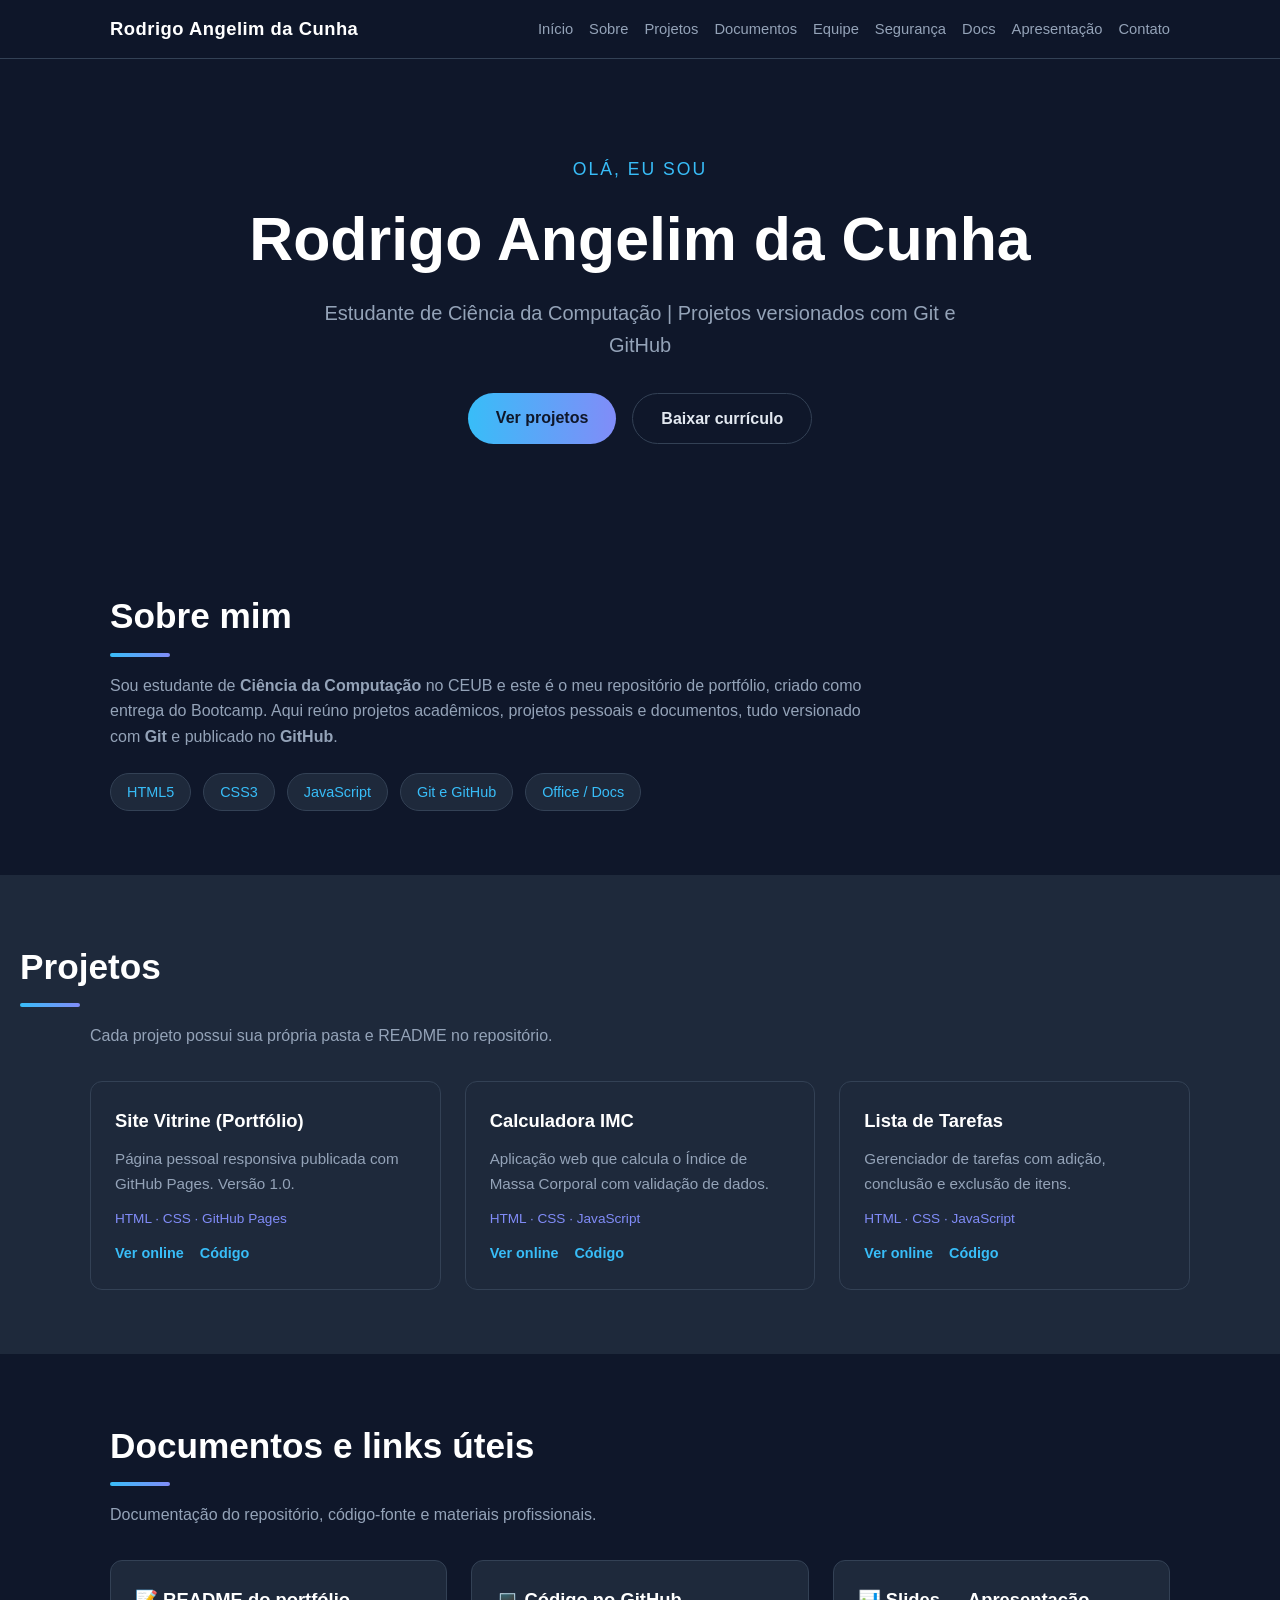
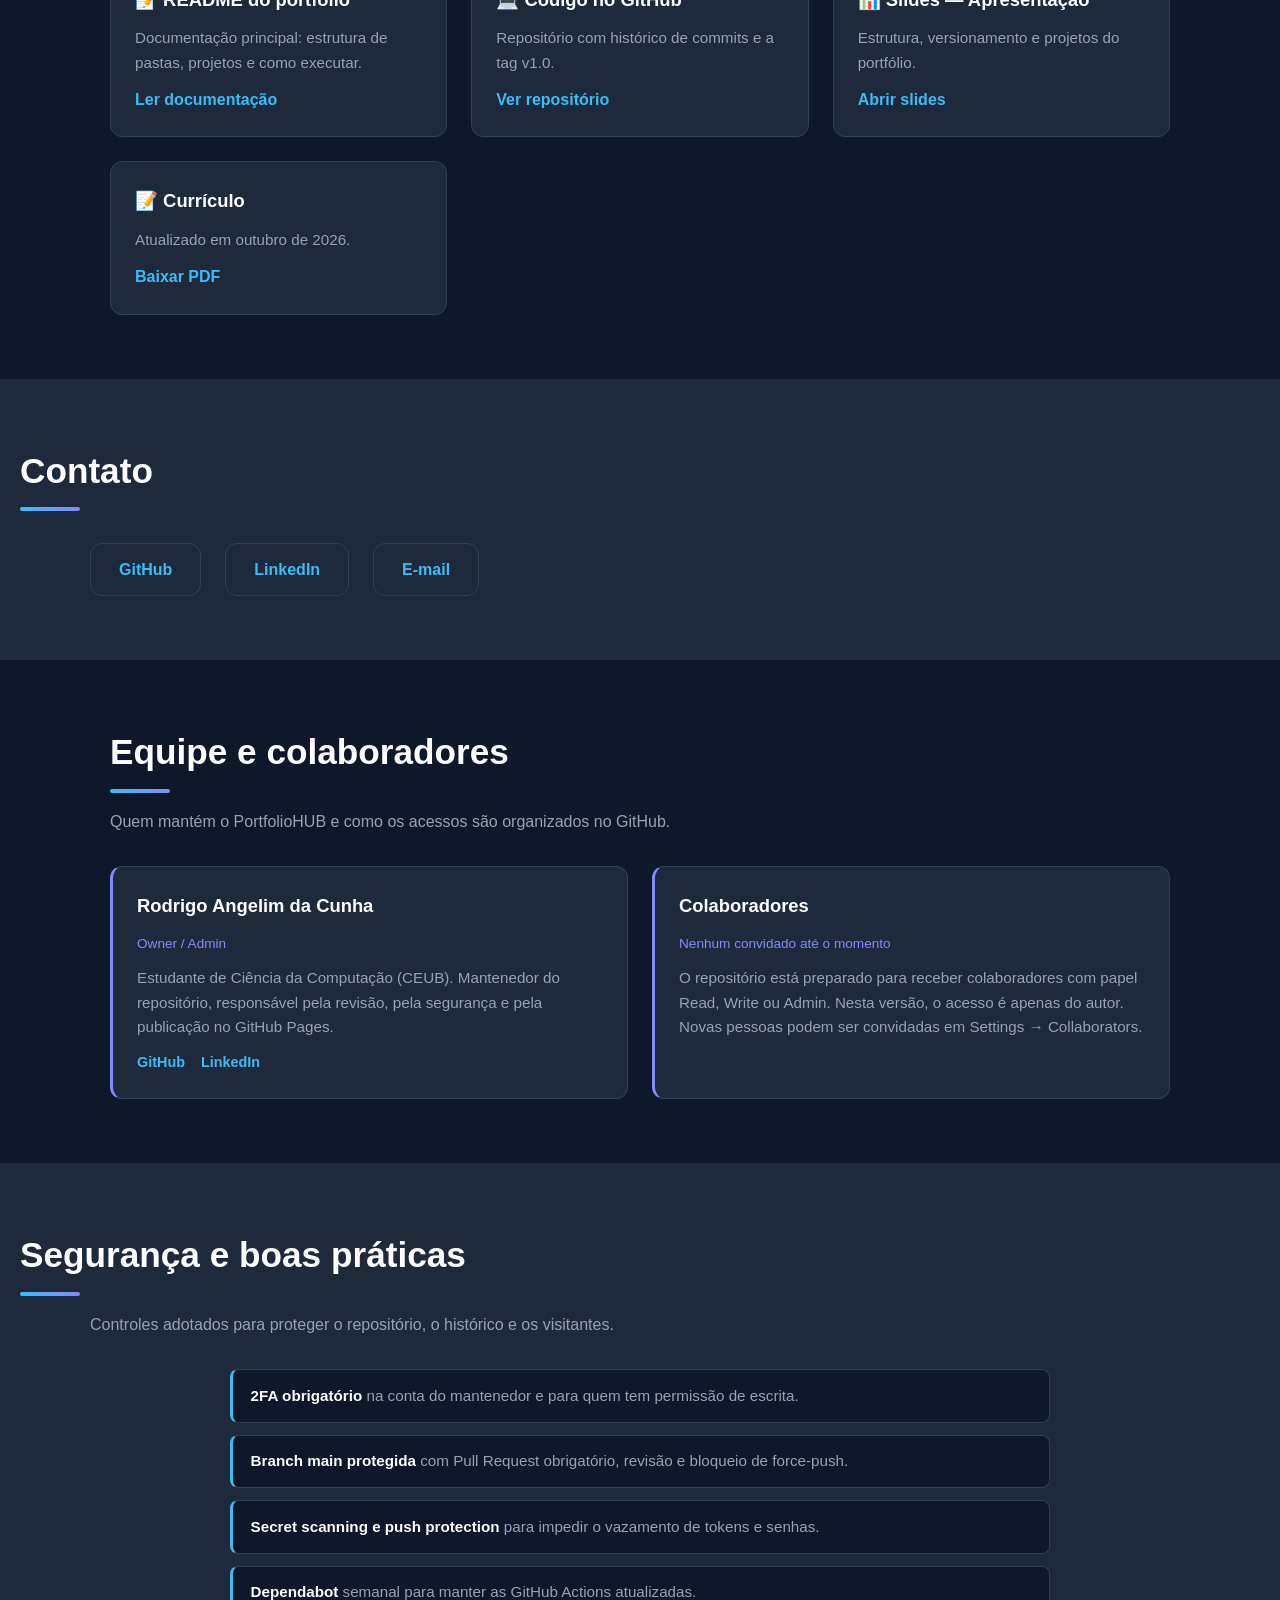
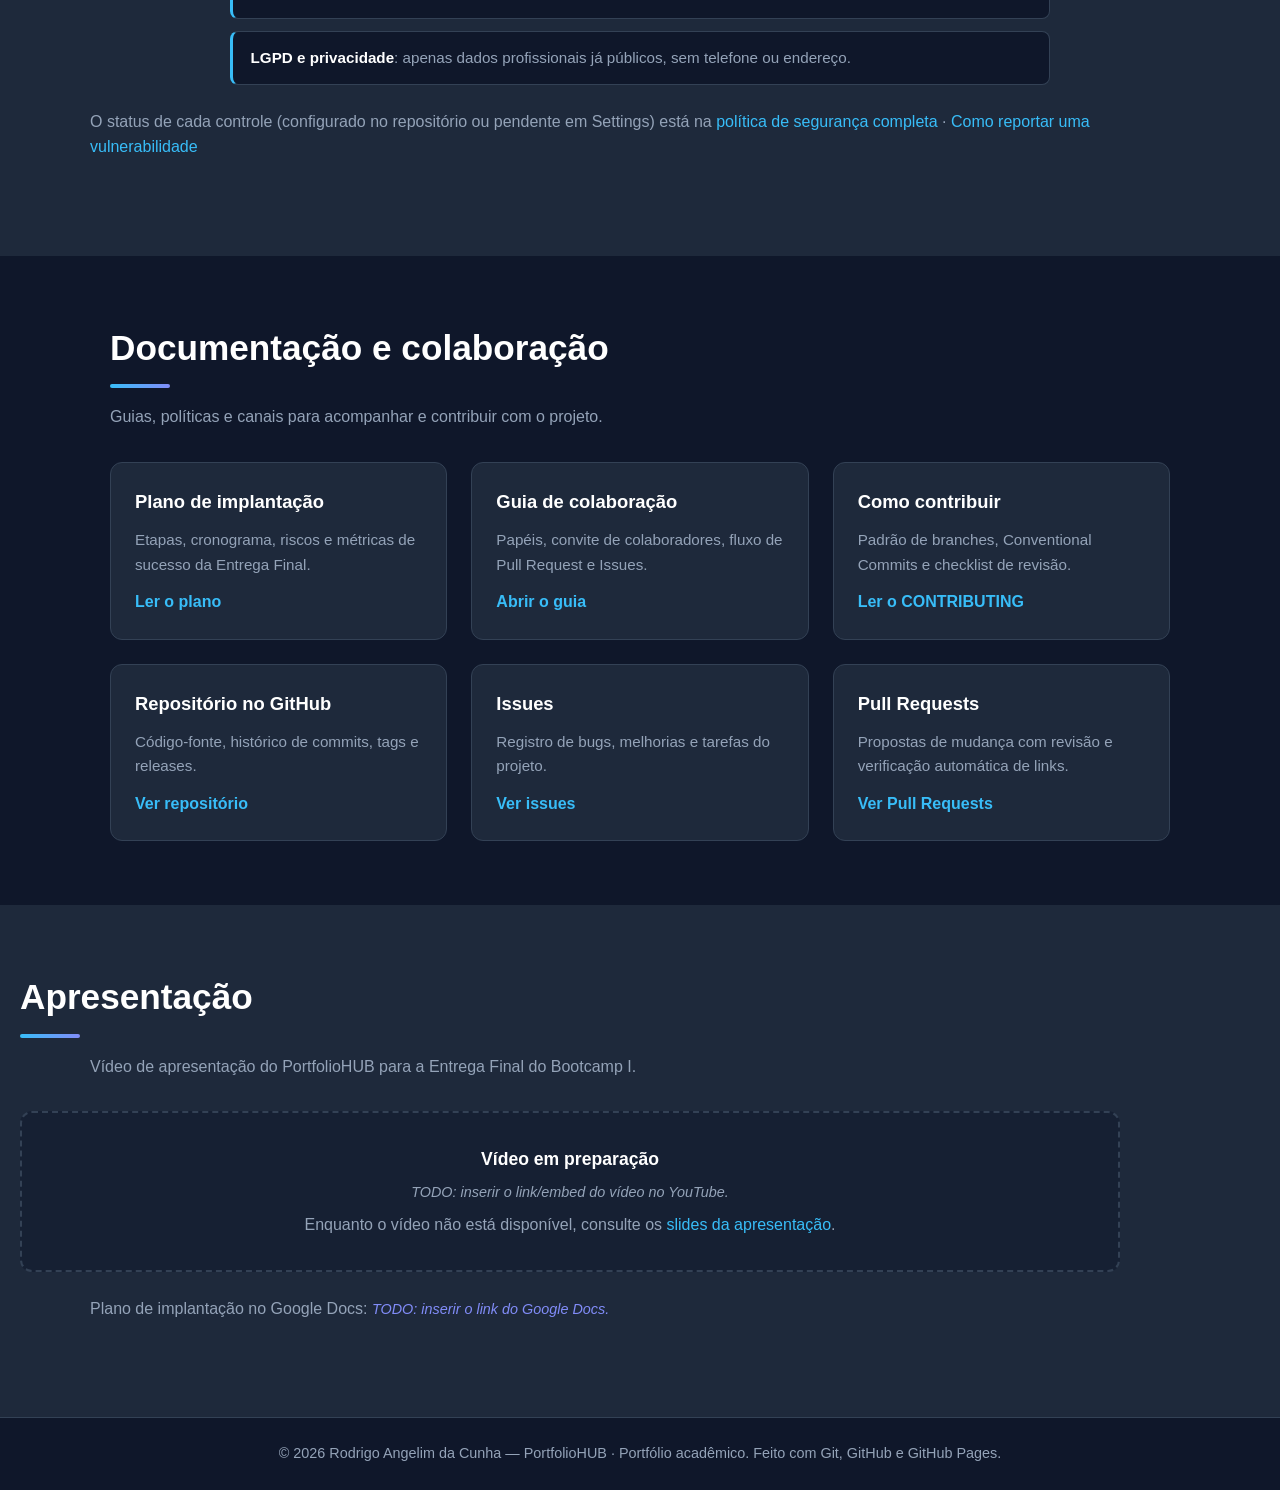
==== commit c700b6dd: "Update team section with collaborator information" ====
--- a/index.html
+++ b/index.html
@@ -15,7 +15,7 @@
   <meta property="og:url" content="https://rodrigoangel1im.github.io/meu-portifolio/">
 
   <!-- Favicon: emoji em SVG (data URI) -->
-  <link rel="icon" href="data:image/svg+xml,%3Csvg xmlns='http://www.w3.org/2000/svg' viewBox='0 0 100 100'%3E%3Ctext y='.9em' font-size='90'%3E%F0%9F%92%BC%3C/text%3E%3C/svg%3E">
+  <link rel="icon" href="data:image/svg+xml,%3Csvg%20xmlns='http://www.w3.org/2000/svg'%20viewBox='0%200%20100%20100'%3E%3Ctext%20y='.9em'%20font-size='90'%3E%F0%9F%92%BC%3C/text%3E%3C/svg%3E">
 
   <title>PortfolioHUB — Rodrigo Angelim da Cunha</title>
   <link rel="stylesheet" href="style.css">
@@ -154,7 +154,7 @@
       <h2>Equipe e colaboradores</h2>
       <p class="secao-desc">Quem mantém o PortfolioHUB e como os acessos são organizados no GitHub.</p>
       <div class="grade">
-
+    
         <article class="card card-pessoa">
           <h3>Rodrigo Angelim da Cunha</h3>
           <p class="tech">Owner / Admin</p>
@@ -167,20 +167,17 @@
             <a href="https://www.linkedin.com/in/rodrigo-angelim-45a137246" target="_blank" rel="noopener noreferrer">LinkedIn</a>
           </div>
         </article>
-
+    
         <article class="card card-pessoa">
-          <h3>Colaborador convidado</h3>
-          <!-- TODO: substituir pelo nome do colaborador convidado -->
-          <p class="tech">Papel: TODO (Read, Triage, Write, Maintain ou Admin)</p>
+          <h3>Colaboradores</h3>
+          <p class="tech">Nenhum convidado até o momento</p>
           <p>
-            Espaço reservado para um colaborador convidado do repositório.
-            <!-- TODO: descrever a contribuição e o período de colaboração -->
+            O repositório está preparado para receber colaboradores com papel Read, Write ou Admin.
+            Nesta versão, o acesso é apenas do autor. Novas pessoas podem ser convidadas em
+            Settings → Collaborators.
           </p>
-          <div class="card-links">
-            <span class="link-todo">TODO: informar o perfil no GitHub</span>
-          </div>
-        </article>
-
+        </article>
+    
       </div>
     </section>
 
